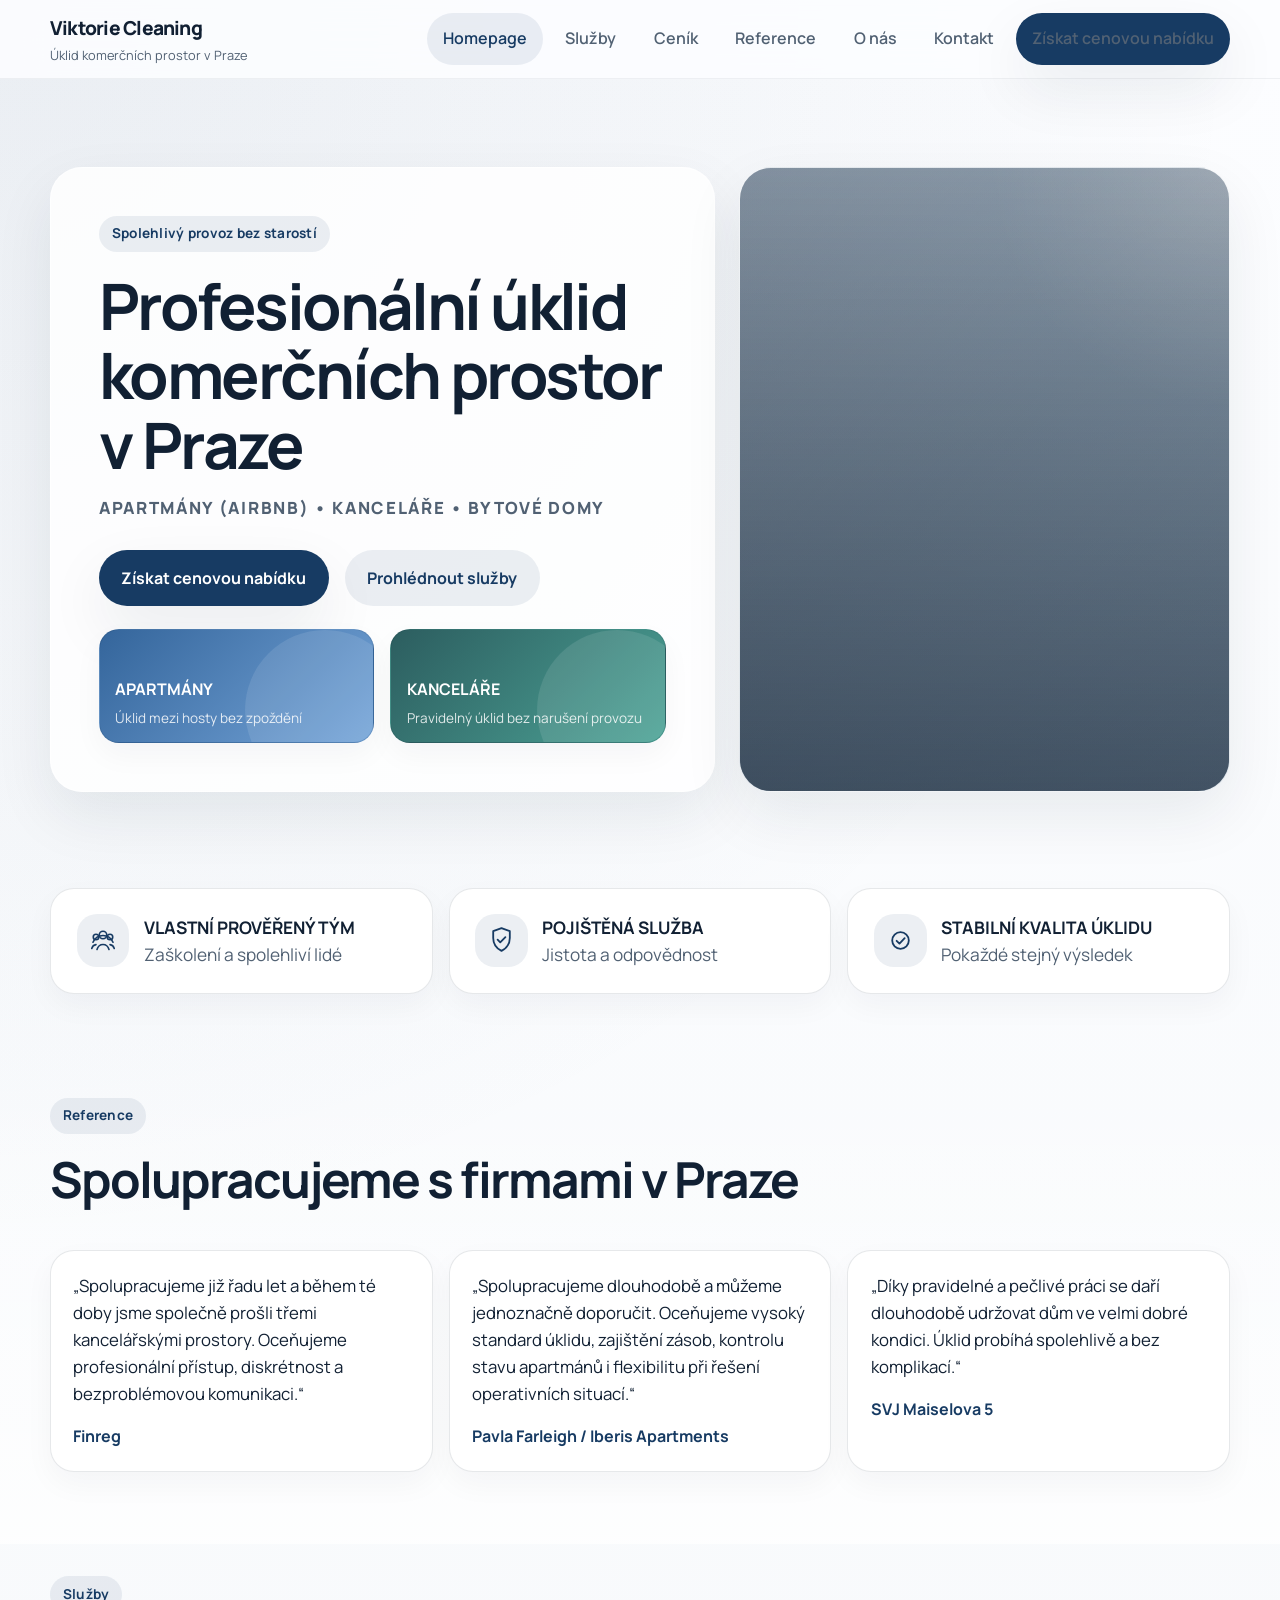
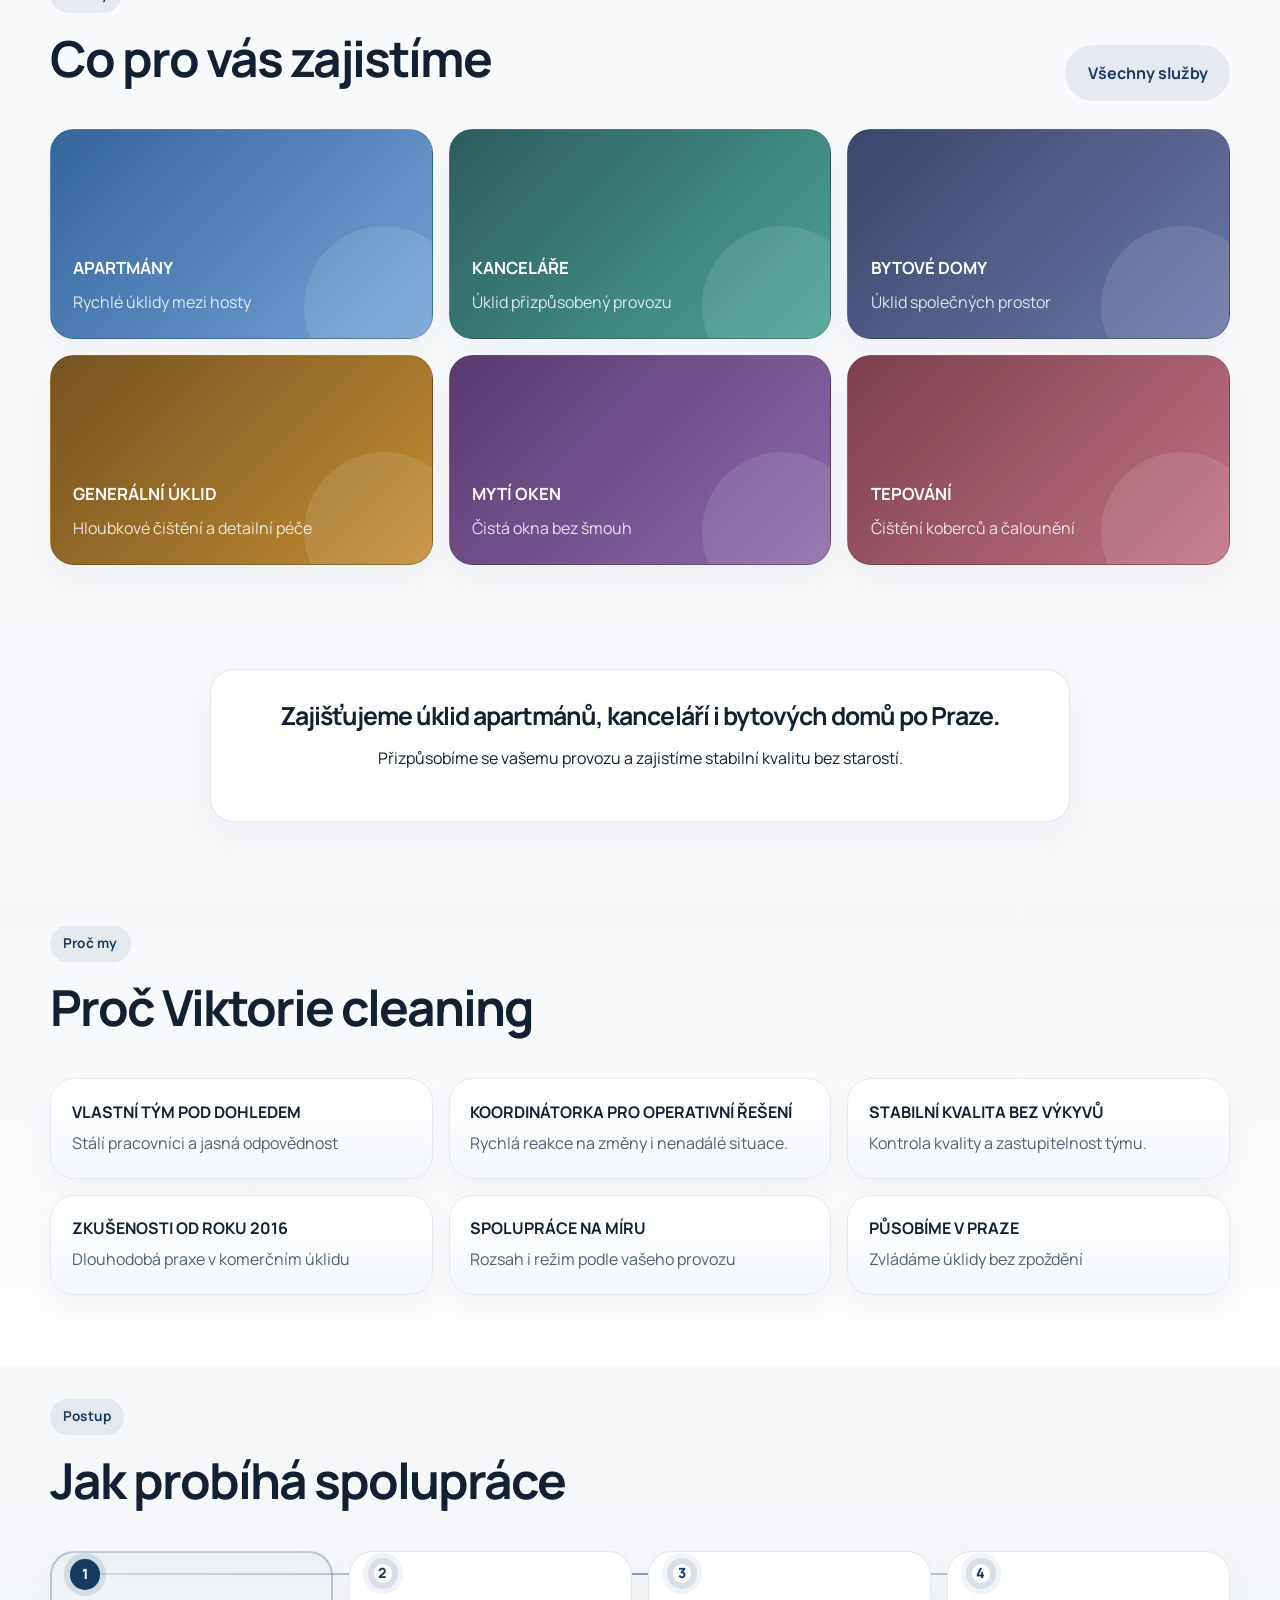
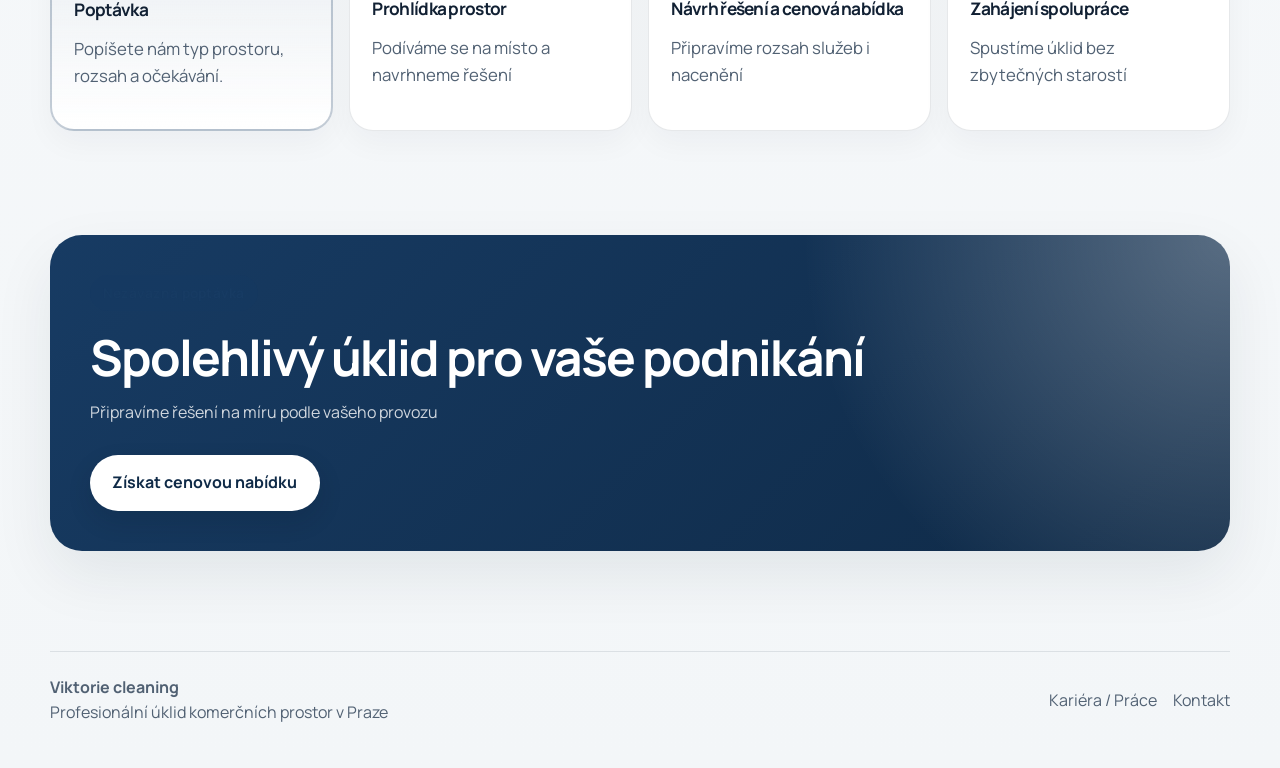
==== index.html @ e58bed42 "Update homepage SVJ reference" ====
<!DOCTYPE html>
<html lang="cs">
<head>
  <meta charset="UTF-8">
  <meta name="viewport" content="width=device-width, initial-scale=1.0">
  <title>Viktorie Cleaning | Profesionální úklid komerčních prostor v Praze</title>
  <meta name="description" content="Profesionální úklid apartmánů, kanceláří a bytových domů v Praze. Stabilní kvalita, vlastní tým a řešení na míru.">
  <link rel="stylesheet" href="styles.css">
</head>
<body>
  <header class="site-header">
    <div class="container nav-wrap">
      <a class="brand" href="index.html" aria-label="Viktorie Cleaning">
        <span class="brand-mark">Viktorie Cleaning</span>
        <span class="brand-sub">Úklid komerčních prostor v Praze</span>
      </a>
      <button class="nav-toggle" data-nav-toggle="#main-nav" aria-expanded="false" aria-label="Otevřít menu">Menu</button>
      <nav class="nav-links" id="main-nav">
        <a class="active" href="index.html">Homepage</a>
        <a href="sluzby.html">Služby</a>
        <a href="cenik.html">Ceník</a>
        <a href="reference.html">Reference</a>
        <a href="o-nas.html">O nás</a>
        <a href="kontakt.html">Kontakt</a>
        <a class="nav-cta" href="kontakt.html">Získat cenovou nabídku</a>
      </nav>
    </div>
  </header>

  <main>
    <section class="hero">
      <div class="container hero-grid">
        <div class="hero-copy">
          <span class="eyebrow">Spolehlivý provoz bez starostí</span>
          <h1>Profesionální úklid komerčních prostor v Praze</h1>
          <p class="hero-meta">APARTMÁNY (Airbnb) • KANCELÁŘE • BYTOVÉ DOMY</p>
          <div class="hero-actions">
            <a class="button button-primary" href="kontakt.html">Získat cenovou nabídku</a>
            <a class="button button-secondary" href="sluzby.html">Prohlédnout služby</a>
          </div>
          <div class="hero-cards">
            <a class="card card-link service-card service-tone-1" href="uklid-apartmanu.html">
              <strong>APARTMÁNY</strong>
              <span>Úklid mezi hosty bez zpoždění</span>
            </a>
            <a class="card card-link service-card service-tone-2" href="uklid-kancelari.html">
              <strong>KANCELÁŘE</strong>
              <span>Pravidelný úklid bez narušení provozu</span>
            </a>
          </div>
        </div>
        <div class="hero-visual hero-photo photo-home" aria-hidden="true"></div>
      </div>
    </section>

    <section class="section">
      <div class="container">
        <div class="highlights">
          <div class="highlight">
            <span class="highlight-marker icon-team"></span>
            <div>
              <strong>VLASTNÍ PROVĚŘENÝ TÝM</strong>
              <div class="subtle">Zaškolení a spolehliví lidé</div>
            </div>
          </div>
          <div class="highlight">
            <span class="highlight-marker icon-shield"></span>
            <div>
              <strong>POJIŠTĚNÁ SLUŽBA</strong>
              <div class="subtle">Jistota a odpovědnost</div>
            </div>
          </div>
          <div class="highlight">
            <span class="highlight-marker icon-quality"></span>
            <div>
              <strong>STABILNÍ KVALITA ÚKLIDU</strong>
              <div class="subtle">Pokaždé stejný výsledek</div>
            </div>
          </div>
        </div>
      </div>
    </section>

    <section class="section section-alt">
      <div class="container">
        <div class="section-head">
          <div>
            <span class="eyebrow">Reference</span>
            <h2>Spolupracujeme s firmami v Praze</h2>
          </div>
        </div>
        <div class="references-grid">
          <article class="quote-card">
            <p>„Spolupracujeme již řadu let a během té doby jsme společně prošli třemi kancelářskými prostory. Oceňujeme profesionální přístup, diskrétnost a bezproblémovou komunikaci.“</p>
            <strong>Finreg</strong>
          </article>
          <article class="quote-card">
            <p>„Spolupracujeme dlouhodobě a můžeme jednoznačně doporučit. Oceňujeme vysoký standard úklidu, zajištění zásob, kontrolu stavu apartmánů i flexibilitu při řešení operativních situací.“</p>
            <strong>Pavla Farleigh / Iberis Apartments</strong>
          </article>
          <article class="quote-card">
            <p>„Díky pravidelné a pečlivé práci se daří dlouhodobě udržovat dům ve velmi dobré kondici. Úklid probíhá spolehlivě a bez komplikací.“</p>
            <strong>SVJ Maiselova 5</strong>
          </article>
        </div>
      </div>
    </section>

    <section class="section">
      <div class="container">
        <div class="section-head">
          <div>
            <span class="eyebrow">Služby</span>
            <h2>Co pro vás zajistíme</h2>
          </div>
          <a class="button button-secondary" href="sluzby.html">Všechny služby</a>
        </div>
        <div class="service-grid">
          <a class="service-card service-tone-1" href="uklid-apartmanu.html">
            <div>
              <strong>APARTMÁNY</strong>
              <span>Rychlé úklidy mezi hosty</span>
            </div>
          </a>
          <a class="service-card service-tone-2" href="uklid-kancelari.html">
            <div>
              <strong>KANCELÁŘE</strong>
              <span>Úklid přizpůsobený provozu</span>
            </div>
          </a>
          <a class="service-card service-tone-3" href="bytove-domy.html">
            <div>
              <strong>BYTOVÉ DOMY</strong>
              <span>Úklid společných prostor</span>
            </div>
          </a>
          <a class="service-card service-tone-4" href="generalni-uklid.html">
            <div>
              <strong>GENERÁLNÍ ÚKLID</strong>
              <span>Hloubkové čištění a detailní péče</span>
            </div>
          </a>
          <a class="service-card service-tone-5" href="myti-oken.html">
            <div>
              <strong>MYTÍ OKEN</strong>
              <span>Čistá okna bez šmouh</span>
            </div>
          </a>
          <a class="service-card service-tone-6" href="tepovani.html">
            <div>
              <strong>TEPOVÁNÍ</strong>
              <span>Čištění koberců a čalounění</span>
            </div>
          </a>
        </div>
      </div>
    </section>

    <section class="section">
      <div class="container">
        <div class="card positioning">
          <h3>Zajišťujeme úklid apartmánů, kanceláří i bytových domů po Praze.</h3>
          <p>Přizpůsobíme se vašemu provozu a zajistíme stabilní kvalitu bez starostí.</p>
        </div>
      </div>
    </section>

    <section class="section section-alt">
      <div class="container">
        <div class="section-head">
          <div>
            <span class="eyebrow">Proč my</span>
            <h2>Proč Viktorie cleaning</h2>
          </div>
        </div>
        <div class="why-grid">
          <div class="why-list">
            <div class="why-item"><strong>VLASTNÍ TÝM POD DOHLEDEM</strong><span class="subtle">Stálí pracovníci a jasná odpovědnost</span></div>
            <div class="why-item"><strong>KOORDINÁTORKA PRO OPERATIVNÍ ŘEŠENÍ</strong><span class="subtle">Rychlá reakce na změny i nenadálé situace.</span></div>
            <div class="why-item"><strong>STABILNÍ KVALITA BEZ VÝKYVŮ</strong><span class="subtle">Kontrola kvality a zastupitelnost týmu.</span></div>
            <div class="why-item"><strong>ZKUŠENOSTI OD ROKU 2016</strong><span class="subtle">Dlouhodobá praxe v komerčním úklidu</span></div>
            <div class="why-item"><strong>SPOLUPRÁCE NA MÍRU</strong><span class="subtle">Rozsah i režim podle vašeho provozu</span></div>
            <div class="why-item"><strong>PŮSOBÍME V PRAZE</strong><span class="subtle">Zvládáme úklidy bez zpoždění</span></div>
          </div>
        </div>
      </div>
    </section>

    <section class="section">
      <div class="container">
        <div class="section-head">
          <div>
            <span class="eyebrow">Postup</span>
            <h2>Jak probíhá spolupráce</h2>
          </div>
        </div>
        <div class="steps timeline">
          <div class="step step-featured">
            <span class="step-dot">1</span>
            <h3>Poptávka</h3>
            <p class="muted">Popíšete nám typ prostoru, rozsah a očekávání.</p>
          </div>
          <div class="step">
            <span class="step-dot">2</span>
            <h3>Prohlídka prostor</h3>
            <p class="muted">Podíváme se na místo a navrhneme řešení</p>
          </div>
          <div class="step">
            <span class="step-dot">3</span>
            <h3>Návrh řešení a cenová nabídka</h3>
            <p class="muted">Připravíme rozsah služeb i nacenění</p>
          </div>
          <div class="step">
            <span class="step-dot">4</span>
            <h3>Zahájení spolupráce</h3>
            <p class="muted">Spustíme úklid bez zbytečných starostí</p>
          </div>
        </div>
      </div>
    </section>

    <section class="section">
      <div class="container">
        <div class="cta-panel">
          <span class="eyebrow">Nezávazná poptávka</span>
          <h2>Spolehlivý úklid pro vaše podnikání</h2>
          <p>Připravíme řešení na míru podle vašeho provozu</p>
          <div class="cta-row">
            <a class="button button-light" href="kontakt.html">Získat cenovou nabídku</a>
          </div>
        </div>
      </div>
    </section>
  </main>

  <footer class="footer">
    <div class="container footer-bar">
      <div>
        <strong>Viktorie cleaning</strong><br>
        <span>Profesionální úklid komerčních prostor v Praze</span>
      </div>
      <nav class="footer-nav">
        <a href="kariera.html">Kariéra / Práce</a>
        <a href="kontakt.html">Kontakt</a>
      </nav>
    </div>
  </footer>

  <script src="script.js"></script>
</body>
</html>
---- styles.css ----
@import url("https://fonts.googleapis.com/css2?family=Manrope:wght@400;500;600;700;800&display=swap");

:root {
  --bg: #f3f6f8;
  --surface: #ffffff;
  --surface-muted: #eef3f6;
  --text: #112033;
  --text-soft: #516173;
  --accent: #173b63;
  --accent-strong: #0f2a47;
  --line: rgba(17, 32, 51, 0.1);
  --success: #2d7d68;
  --shadow: 0 24px 60px rgba(17, 32, 51, 0.08);
  --radius-xl: 32px;
  --radius-lg: 24px;
  --radius-md: 18px;
  --container: 1180px;
}

* {
  box-sizing: border-box;
}

html {
  scroll-behavior: smooth;
}

body {
  margin: 0;
  font-family: "Manrope", "Avenir Next", "Segoe UI", sans-serif;
  color: var(--text);
  background:
    radial-gradient(circle at top left, rgba(23, 59, 99, 0.08), transparent 30%),
    linear-gradient(180deg, #fcfdff 0%, var(--bg) 100%);
  line-height: 1.6;
}

a {
  color: inherit;
  text-decoration: none;
}

img {
  max-width: 100%;
  display: block;
}

.container {
  width: min(calc(100% - 2rem), var(--container));
  margin: 0 auto;
}

.site-header {
  position: sticky;
  top: 0;
  z-index: 30;
  backdrop-filter: blur(18px);
  background: rgba(252, 253, 255, 0.88);
  border-bottom: 1px solid rgba(17, 32, 51, 0.06);
}

.nav-wrap {
  display: flex;
  align-items: center;
  justify-content: space-between;
  gap: 1.5rem;
  min-height: 78px;
}

.brand {
  display: inline-flex;
  flex-direction: column;
  gap: 0.1rem;
}

.brand-mark {
  font-size: 1.2rem;
  font-weight: 800;
  letter-spacing: -0.04em;
}

.brand-sub {
  font-size: 0.8rem;
  color: var(--text-soft);
}

.nav-toggle {
  display: none;
  border: 0;
  background: var(--surface);
  color: var(--text);
  border-radius: 999px;
  padding: 0.75rem 0.95rem;
  box-shadow: inset 0 0 0 1px var(--line);
}

.nav-links {
  display: flex;
  align-items: center;
  gap: 0.35rem;
  flex-wrap: wrap;
}

.nav-links a {
  padding: 0.8rem 1rem;
  border-radius: 999px;
  color: var(--text-soft);
  font-weight: 600;
  transition: 0.2s ease;
}

.nav-links a:hover,
.nav-links a.active {
  background: rgba(23, 59, 99, 0.08);
  color: var(--accent);
}

.nav-cta {
  display: inline-flex;
  align-items: center;
  gap: 0.6rem;
  padding: 0.95rem 1.35rem;
  border-radius: 999px;
  background: var(--accent);
  color: #fff;
  font-weight: 700;
  box-shadow: var(--shadow);
}

.page-hero,
.hero {
  padding: 5.5rem 0 4rem;
}

.hero-grid,
.page-hero-grid {
  display: grid;
  grid-template-columns: 1.15fr 0.85fr;
  gap: 1.5rem;
  align-items: stretch;
}

.hero-copy,
.page-hero-copy,
.hero-visual,
.page-hero-visual {
  background: rgba(255, 255, 255, 0.82);
  border: 1px solid rgba(255, 255, 255, 0.7);
  box-shadow: var(--shadow);
  border-radius: var(--radius-xl);
  overflow: hidden;
}

.hero-copy,
.page-hero-copy {
  padding: 3rem;
}

.eyebrow {
  display: inline-flex;
  padding: 0.45rem 0.8rem;
  border-radius: 999px;
  background: rgba(23, 59, 99, 0.08);
  color: var(--accent);
  font-size: 0.85rem;
  font-weight: 700;
  letter-spacing: 0.02em;
  margin-bottom: 1.2rem;
}

body.page-apartments .eyebrow {
  background: linear-gradient(135deg, #4a7cb6 0%, #24548a 100%);
  color: #ffffff;
  box-shadow: 0 10px 22px rgba(74, 124, 182, 0.2);
}

body.page-office .eyebrow {
  background: linear-gradient(135deg, #4b8b8d 0%, #2c5d5f 100%);
  color: #ffffff;
  box-shadow: 0 10px 22px rgba(75, 139, 141, 0.2);
}

body.page-houses .eyebrow {
  background: linear-gradient(135deg, #3d466a 0%, #6778a8 100%);
  color: #ffffff;
  box-shadow: 0 10px 22px rgba(61, 70, 106, 0.2);
}

body.page-deep .eyebrow {
  background: linear-gradient(135deg, #755320 0%, #c38c33 100%);
  color: #ffffff;
  box-shadow: 0 10px 22px rgba(195, 140, 51, 0.22);
}

body.page-windows .eyebrow {
  background: linear-gradient(135deg, #5a3a71 0%, #8f69aa 100%);
  color: #ffffff;
  box-shadow: 0 10px 22px rgba(143, 105, 170, 0.22);
}

body.page-upholstery .eyebrow {
  background: linear-gradient(135deg, #7c3f4d 0%, #c17285 100%);
  color: #ffffff;
  box-shadow: 0 10px 22px rgba(193, 114, 133, 0.22);
}

body.page-upholstery .banner-meta {
  color: #98586b;
}

body.page-windows .banner-meta {
  color: #6e4b89;
}

.eyebrow-light {
  background: rgba(255, 255, 255, 0.14);
  color: #fff;
}

h1,
h2,
h3 {
  margin: 0 0 1rem;
  line-height: 1.08;
  letter-spacing: -0.04em;
}

h1 {
  font-size: clamp(2.5rem, 5vw, 4.7rem);
}

h2 {
  font-size: clamp(2rem, 4vw, 3.1rem);
}

h3 {
  font-size: clamp(1.2rem, 3vw, 1.55rem);
}

.hero p,
.page-hero p,
.section-intro,
.muted {
  color: var(--text-soft);
  font-size: 1.05rem;
}

.hero-meta,
.banner-meta {
  margin: 0.8rem 0 0;
  letter-spacing: 0.1em;
  text-transform: uppercase;
  font-size: 1rem;
  font-weight: 800;
}

.hero-meta {
  color: var(--accent-strong);
}

.banner-meta {
  color: var(--accent-strong);
}

body.page-apartments .banner-meta {
  color: #24548a;
  text-shadow: 0 0 0 rgba(0, 0, 0, 0);
}

body.page-office .banner-meta {
  color: #194a4c;
  text-shadow: 0 0 0 rgba(0, 0, 0, 0);
}


.hero-actions,
.cta-row {
  display: flex;
  align-items: center;
  gap: 1rem;
  flex-wrap: wrap;
  margin-top: 1.8rem;
}

.button {
  display: inline-flex;
  align-items: center;
  justify-content: center;
  min-height: 56px;
  padding: 0.95rem 1.4rem;
  border-radius: 999px;
  font-weight: 700;
  transition: transform 0.2s ease, box-shadow 0.2s ease;
}

.button:hover {
  transform: translateY(-1px);
}

.button-primary {
  color: #fff;
  background: var(--accent);
  box-shadow: var(--shadow);
}

.button-light {
  color: var(--accent-strong);
  background: #ffffff;
  box-shadow: 0 10px 24px rgba(7, 20, 35, 0.14);
}

.button-light:hover {
  background: #f3f6fa;
  box-shadow: 0 14px 28px rgba(7, 20, 35, 0.16);
}

.button-secondary {
  color: var(--accent);
  background: rgba(23, 59, 99, 0.08);
}

.hero-cards,
.service-grid,
.grid-3,
.grid-2,
.pricing-grid,
.references-grid,
.steps,
.benefits-grid,
.metrics {
  display: grid;
  gap: 1rem;
}

.hero-cards {
  grid-template-columns: repeat(2, minmax(0, 1fr));
  margin-top: 1.4rem;
}

.card,
.service-card,
.highlight,
.step,
.quote-card,
.benefit-card,
.pricing-card,
.info-card,
.feature-panel {
  background: var(--surface);
  border-radius: var(--radius-lg);
  border: 1px solid var(--line);
  padding: 1.4rem;
  box-shadow: 0 12px 30px rgba(17, 32, 51, 0.04);
}

.card-link,
.service-card {
  transition: 0.2s ease;
}

.card-link:hover,
.service-card:hover {
  transform: translateY(-3px);
  border-color: rgba(23, 59, 99, 0.18);
}

.benefit-card-accent {
  position: relative;
  transition: transform 0.2s ease, box-shadow 0.2s ease, border-color 0.2s ease;
}

.benefit-card-accent:hover {
  transform: translateY(-2px);
  border-color: rgba(23, 59, 99, 0.16);
  box-shadow: 0 16px 34px rgba(17, 32, 51, 0.08);
}

.benefit-card-accent strong {
  display: block;
  margin-bottom: 0.45rem;
}

.benefit-layout-featured {
  display: grid;
  grid-template-columns: repeat(3, minmax(0, 1fr));
  gap: 1rem;
}

.benefit-layout-featured .benefit-card-featured {
  grid-column: 1 / -1;
  padding: 1.55rem;
}

.benefit-layout-featured .benefit-card-featured strong {
  font-size: 1.16rem;
}

.card-link strong,
.service-card strong,
.mini-title {
  display: block;
  font-size: 1.05rem;
  margin-bottom: 0.45rem;
}

.hero-cards .card-link strong {
  font-size: 1rem;
  margin-bottom: 0.35rem;
}

.hero-cards .card-link span {
  font-size: 0.85rem;
  line-height: 1.4;
}

.hero-cards .card-link {
  min-height: 114px;
  padding: 0.88rem 0.95rem;
  border-radius: 20px;
  justify-content: flex-end;
}

.card-link span,
.service-card span,
.subtle {
  color: var(--text-soft);
}

.hero-visual,
.page-hero-visual {
  position: relative;
  min-height: 520px;
  padding: 2rem;
  display: flex;
  align-items: end;
  background:
    linear-gradient(180deg, rgba(17, 32, 51, 0.08), rgba(17, 32, 51, 0.2)),
    radial-gradient(circle at top right, rgba(255, 255, 255, 0.65), transparent 30%),
    linear-gradient(140deg, #e8eef4 0%, #c9d8e4 48%, #b6cadb 100%);
}

.hero-photo,
.page-photo {
  min-height: 520px;
  position: relative;
  isolation: isolate;
}

.hero-photo::before,
.page-photo::before {
  content: "";
  position: absolute;
  inset: 0;
  background-size: cover;
  background-position: center;
  transform: scale(1.03);
}

.hero-photo::after,
.page-photo::after {
  content: "";
  position: absolute;
  inset: 0;
  background:
    linear-gradient(180deg, rgba(9, 23, 39, 0.1), rgba(9, 23, 39, 0.54)),
    linear-gradient(120deg, rgba(15, 42, 71, 0.36), rgba(15, 42, 71, 0.12));
}

.hero-photo > *,
.page-photo > * {
  position: relative;
  z-index: 1;
}

.photo-home::before {
  background-image: url("https://images.unsplash.com/photo-1517502884422-41eaead166d4?auto=format&fit=crop&w=1400&q=80");
}

.photo-apartments::before {
  background-image: url("https://images.unsplash.com/photo-1505693416388-ac5ce068fe85?auto=format&fit=crop&w=1400&q=80");
}

.photo-office::before {
  background-image: url("https://images.unsplash.com/photo-1497215842964-222b430dc094?auto=format&fit=crop&w=1400&q=80");
}

.photo-houses::before {
  background-image: url("bytove-domy-hero.png");
}

.photo-deep::before {
  background-image: url("https://images.unsplash.com/photo-1494526585095-c41746248156?auto=format&fit=crop&w=1400&q=80");
}

.photo-windows::before {
  background-image: url("https://images.unsplash.com/photo-1497366811353-6870744d04b2?auto=format&fit=crop&w=1400&q=80");
}

.photo-upholstery::before {
  background-image: url("https://images.unsplash.com/photo-1555041469-a586c61ea9bc?auto=format&fit=crop&w=1400&q=80");
  background-position: center;
}

.photo-generic::before {
  background-image: url("https://images.unsplash.com/photo-1484154218962-a197022b5858?auto=format&fit=crop&w=1400&q=80");
}

.photo-services::before {
  background-image: url("https://images.unsplash.com/photo-1497366754035-f200968a6e72?auto=format&fit=crop&w=1400&q=80");
}

.photo-pricing::before {
  background-image: url("https://images.unsplash.com/photo-1524758631624-e2822e304c36?auto=format&fit=crop&w=1400&q=80");
}

.interior-scene {
  position: absolute;
  inset: auto 1.75rem 1.75rem;
  height: 72%;
  border-radius: 26px;
  background:
    linear-gradient(180deg, rgba(255, 255, 255, 0.86), rgba(255, 255, 255, 0.5)),
    linear-gradient(90deg, transparent 0 28%, rgba(23, 59, 99, 0.08) 28% 30%, transparent 30% 72%, rgba(23, 59, 99, 0.08) 72% 74%, transparent 74%),
    linear-gradient(0deg, rgba(23, 59, 99, 0.09) 0 22%, transparent 22%),
    linear-gradient(160deg, #fafcfe 0%, #eef3f7 100%);
  overflow: hidden;
}

.interior-scene::before,
.interior-scene::after {
  content: "";
  position: absolute;
  border-radius: 20px;
  background: rgba(255, 255, 255, 0.82);
  box-shadow: 0 20px 40px rgba(17, 32, 51, 0.08);
}

.interior-scene::before {
  width: 48%;
  height: 28%;
  bottom: 10%;
  left: 10%;
}

.interior-scene::after {
  width: 24%;
  height: 40%;
  bottom: 10%;
  right: 12%;
}

.visual-badge {
  position: relative;
  margin-left: auto;
  z-index: 1;
  max-width: 230px;
  padding: 1rem 1.1rem;
  border-radius: 22px;
  background: rgba(255, 255, 255, 0.9);
  border: 1px solid rgba(255, 255, 255, 0.65);
  backdrop-filter: blur(12px);
}

.visual-badge strong {
  display: block;
  margin-bottom: 0.3rem;
}

.visual-badge-dark {
  color: #fff;
  background: rgba(10, 26, 44, 0.58);
  border: 1px solid rgba(255, 255, 255, 0.16);
}

.section {
  padding: 2rem 0 4.5rem;
}

.section-alt {
  background: linear-gradient(180deg, rgba(255, 255, 255, 0), rgba(255, 255, 255, 0.76));
}

.section-head {
  display: flex;
  justify-content: space-between;
  align-items: end;
  gap: 1rem;
  margin-bottom: 1.7rem;
}

.grid-3,
.service-grid,
.references-grid,
.benefits-grid {
  grid-template-columns: repeat(3, minmax(0, 1fr));
}

.grid-2,
.metrics,
.pricing-grid {
  grid-template-columns: repeat(2, minmax(0, 1fr));
}

.service-grid {
  grid-template-columns: repeat(3, minmax(0, 1fr));
}

.service-grid.service-grid-large .service-card {
  min-height: 240px;
  padding: 1.35rem 1.35rem 1.2rem;
}

.service-grid.service-grid-large .service-card strong {
  font-size: 1.14rem;
  margin-bottom: 0.45rem;
}

.service-grid.service-grid-large .service-card span {
  font-size: 0.98rem;
  line-height: 1.45;
}

.service-card {
  min-height: 210px;
  display: flex;
  flex-direction: column;
  justify-content: flex-end;
  color: #fff;
  position: relative;
  overflow: hidden;
}

.service-card .label {
  display: inline-flex;
  align-self: start;
  padding: 0.45rem 0.75rem;
  border-radius: 999px;
  background: rgba(255, 255, 255, 0.16);
  color: rgba(255, 255, 255, 0.92);
  font-size: 0.8rem;
  font-weight: 700;
  margin-bottom: 1rem;
  position: relative;
  z-index: 1;
}

.service-card::after {
  content: "";
  position: absolute;
  right: -2rem;
  bottom: -3rem;
  width: 10rem;
  height: 10rem;
  border-radius: 50%;
  background: rgba(255, 255, 255, 0.1);
}

.service-card strong,
.service-card div,
.service-card span {
  position: relative;
  z-index: 1;
}

.service-card span {
  color: rgba(255, 255, 255, 0.84);
}

.service-card.service-tone-1 {
  background: linear-gradient(135deg, #34659b, #74a4d8);
}

.service-card.service-tone-2 {
  background: linear-gradient(135deg, #2c5d5f, #4ca396);
}

.service-card.service-tone-3 {
  background: linear-gradient(135deg, #3d466a, #6778a8);
}

.service-card.service-tone-4 {
  background: linear-gradient(135deg, #755320, #c38c33);
}

.service-card.service-tone-5 {
  background: linear-gradient(135deg, #5a3a71, #8f69aa);
}

.service-card.service-tone-6 {
  background: linear-gradient(135deg, #7c3f4d, #c17285);
}

.pricing-card.service-tone-1,
.pricing-card.service-tone-2,
.pricing-card.service-tone-3,
.pricing-card.service-tone-4,
.pricing-card.service-tone-5,
.pricing-card.service-tone-6 {
  border: none;
  color: #ffffff;
}

.pricing-card.service-tone-1 {
  background: linear-gradient(135deg, #34659b, #74a4d8);
}

.pricing-card.service-tone-2 {
  background: linear-gradient(135deg, #2c5d5f, #4ca396);
}

.pricing-card.service-tone-3 {
  background: linear-gradient(135deg, #3d466a, #6778a8);
}

.pricing-card.service-tone-4 {
  background: linear-gradient(135deg, #755320, #c38c33);
}

.pricing-card.service-tone-5 {
  background: linear-gradient(135deg, #5a3a71, #8f69aa);
}

.pricing-card.service-tone-6 {
  background: linear-gradient(135deg, #7c3f4d, #c17285);
}

.pricing-card.service-tone-1 strong,
.pricing-card.service-tone-2 strong,
.pricing-card.service-tone-3 strong,
.pricing-card.service-tone-4 strong,
.pricing-card.service-tone-5 strong,
.pricing-card.service-tone-6 strong {
  color: #ffffff;
}

.pricing-card-structured > strong:first-child {
  display: block;
  margin-bottom: 1.1rem;
  line-height: 1.12;
}

.pricing-card-structured .muted {
  line-height: 1.42;
}

.pricing-card-structured p + p {
  margin-top: 0.22rem;
}

.pricing-card-structured .small-note {
  margin-top: 0.95rem;
  font-size: 0.98rem;
}

.pricing-card.service-tone-1 .muted,
.pricing-card.service-tone-2 .muted,
.pricing-card.service-tone-3 .muted,
.pricing-card.service-tone-4 .muted,
.pricing-card.service-tone-5 .muted,
.pricing-card.service-tone-6 .muted,
.pricing-card.service-tone-1 .small-note,
.pricing-card.service-tone-2 .small-note,
.pricing-card.service-tone-3 .small-note,
.pricing-card.service-tone-4 .small-note,
.pricing-card.service-tone-5 .small-note,
.pricing-card.service-tone-6 .small-note {
  color: rgba(255, 255, 255, 0.9);
}

.check-list,
.icon-list {
  display: grid;
  gap: 0.8rem;
  padding: 0;
  margin: 0;
  list-style: none;
}

.check-list li,
.icon-list li {
  position: relative;
  padding-left: 1.9rem;
}

.check-list li strong {
  display: block;
  margin-bottom: 0.28rem;
  color: var(--text);
  line-height: 1.35;
}

.check-list li span {
  display: block;
  color: var(--text-soft);
  line-height: 1.45;
}

.check-list li::before,
.icon-list li::before {
  content: "";
  position: absolute;
  left: 0;
  top: 0.42rem;
  width: 0.95rem;
  height: 0.95rem;
  border-radius: 50%;
  border: 2px solid var(--accent);
}

.check-list li::after,
.icon-list li::after {
  content: "";
  position: absolute;
  left: 0.33rem;
  top: 0.66rem;
  width: 0.33rem;
  height: 0.16rem;
  border-left: 2px solid var(--accent);
  border-bottom: 2px solid var(--accent);
  transform: rotate(-45deg);
}

.highlights {
  display: grid;
  grid-template-columns: repeat(3, minmax(0, 1fr));
  gap: 1rem;
}

.highlight {
  display: flex;
  align-items: center;
  gap: 0.9rem;
  padding: 1.6rem;
}

.highlight > div {
  display: flex;
  flex-direction: column;
  justify-content: center;
}

.highlight-marker {
  width: 3.3rem;
  height: 3.3rem;
  border-radius: 20px;
  display: inline-flex;
  align-items: center;
  justify-content: center;
  color: var(--accent);
  background: rgba(23, 59, 99, 0.08);
  font-weight: 800;
  flex: 0 0 auto;
  position: relative;
}

.highlight-marker::before {
  content: "";
  display: block;
  width: 1.08rem;
  height: 1.08rem;
}

.icon-team::before {
  width: 2.05rem;
  height: 2.05rem;
  background: url("icon-team.svg") center / contain no-repeat;
}

.icon-shield::before {
  width: 2.05rem;
  height: 2.05rem;
  background: url("icon-shield.svg") center / contain no-repeat;
}

.icon-quality::before {
  width: 2.05rem;
  height: 2.05rem;
  background: url("icon-quality.svg") center / contain no-repeat;
}

.highlight strong {
  font-size: 1.08rem;
}

.highlight .subtle {
  font-size: 1.08rem;
  line-height: 1.45;
}

.why-grid {
  display: grid;
  grid-template-columns: 1fr;
  gap: 1rem;
}

.why-intro {
  padding: 1.5rem 1.7rem;
  border-radius: var(--radius-xl);
  background: linear-gradient(135deg, var(--accent) 0%, var(--accent-strong) 100%);
  color: #fff;
  box-shadow: var(--shadow);
  max-width: 760px;
}

.why-intro p {
  margin: 0;
  color: rgba(255, 255, 255, 0.8);
}

.why-list {
  display: grid;
  grid-template-columns: repeat(3, minmax(0, 1fr));
  gap: 1rem;
}

.why-item {
  padding: 1.3rem;
  border-radius: var(--radius-lg);
  background: linear-gradient(180deg, #ffffff, #f4f8fb);
  border: 1px solid #e5eaf0;
  box-shadow: 0 12px 30px rgba(17, 32, 51, 0.04);
}

.why-item strong {
  display: block;
  margin-bottom: 0.35rem;
}



.quotes-wrap {
  overflow: hidden;
}

.quote-card p {
  margin: 0;
  font-size: 1.05rem;
}

.quote-card strong {
  display: inline-block;
  margin-top: 1rem;
  color: var(--accent);
}

.logo-strip {
  display: grid;
  grid-template-columns: repeat(3, minmax(0, 1fr));
  gap: 1rem;
}

.logo-pill {
  display: flex;
  align-items: center;
  justify-content: center;
  min-height: 86px;
  padding: 1rem 1.2rem;
  border-radius: var(--radius-lg);
  border: 1px solid var(--line);
  background: #ffffff;
  color: var(--text);
  font-size: 1.05rem;
  font-weight: 700;
  letter-spacing: 0.01em;
  box-shadow: 0 12px 30px rgba(17, 32, 51, 0.04);
}

.logo-pill-strong {
  color: var(--accent);
}

.logo-pill-image {
  background: #ffffff;
  padding: 0.75rem 1rem;
}

.logo-pill-image img {
  display: block;
  max-width: 190px;
  width: 100%;
  height: auto;
}

.logo-pill-image-wide img {
  max-width: 260px;
}

.stacked-references {
  display: grid;
  gap: 1rem;
}

.quote-card-large {
  padding: 1.65rem;
}

.quote-meta-top {
  display: flex;
  justify-content: space-between;
  align-items: flex-start;
  gap: 1rem;
  flex-wrap: wrap;
  margin-bottom: 1rem;
}

.quote-card .quote-meta-top strong {
  margin-top: 0;
  font-size: 1.08rem;
  color: var(--text);
}

.quote-meta-top span,
.quote-meta-bottom {
  color: var(--text-soft);
  font-weight: 600;
}

.quote-meta-bottom {
  margin-top: 1rem;
}

.positioning {
  text-align: center;
  padding: 2.1rem;
  max-width: 860px;
  margin: 0 auto;
}

.steps {
  grid-template-columns: repeat(4, minmax(0, 1fr));
}

.steps.steps-5 {
  grid-template-columns: repeat(5, minmax(0, 1fr));
}

.steps.steps-3 {
  grid-template-columns: repeat(3, minmax(0, 1fr));
}

.timeline {
  position: relative;
}

.timeline::before {
  content: "";
  position: absolute;
  top: 1.35rem;
  left: 2rem;
  right: 2rem;
  height: 2px;
  background: linear-gradient(90deg, rgba(23, 59, 99, 0.15), rgba(23, 59, 99, 0.45), rgba(23, 59, 99, 0.15));
}

.steps-3.timeline::before {
  left: 2.4rem;
  right: 2.4rem;
}

.steps-5.timeline::before {
  left: 1.8rem;
  right: 1.8rem;
}

.step {
  position: relative;
  padding-top: 3rem;
}

.step-dot {
  position: absolute;
  top: 0.4rem;
  left: 1.1rem;
  width: 1.9rem;
  height: 1.9rem;
  border-radius: 50%;
  background: var(--surface);
  border: 6px solid rgba(23, 59, 99, 0.16);
  box-shadow: 0 0 0 5px rgba(23, 59, 99, 0.06);
  display: inline-flex;
  align-items: center;
  justify-content: center;
  color: var(--accent);
  font-size: 0.88rem;
  font-weight: 800;
  line-height: 1;
}

.step h3 {
  font-size: 1.08rem;
}

.step-featured {
  border-color: rgba(23, 59, 99, 0.26);
  border-width: 2px;
  background: linear-gradient(180deg, rgba(23, 59, 99, 0.04), #ffffff);
}

.step-featured .step-dot {
  color: #ffffff;
  background: var(--accent);
  border-color: rgba(23, 59, 99, 0.34);
  box-shadow: 0 0 0 6px rgba(23, 59, 99, 0.12);
}

.cta-panel {
  padding: 2.5rem;
  background:
    radial-gradient(circle at top right, rgba(255, 255, 255, 0.3), transparent 35%),
    linear-gradient(135deg, var(--accent) 0%, var(--accent-strong) 100%);
  color: #fff;
  border-radius: var(--radius-xl);
  box-shadow: var(--shadow);
}

body.page-apartments .cta-panel {
  background:
    radial-gradient(circle at top right, rgba(255, 255, 255, 0.34), transparent 35%),
    linear-gradient(135deg, #4a7cb6 0%, #24548a 100%);
}

body.page-apartments .button-primary {
  background: linear-gradient(135deg, #4a7cb6 0%, #24548a 100%);
}

body.page-houses .cta-panel {
  background:
    radial-gradient(circle at top right, rgba(255, 255, 255, 0.34), transparent 35%),
    linear-gradient(135deg, #3d466a 0%, #6778a8 100%);
}

body.page-houses .button-primary {
  background: linear-gradient(135deg, #3d466a 0%, #6778a8 100%);
}

body.page-deep .cta-panel {
  background:
    radial-gradient(circle at top right, rgba(255, 255, 255, 0.34), transparent 35%),
    linear-gradient(135deg, #755320 0%, #c38c33 100%);
}

body.page-deep .button-primary {
  background: linear-gradient(135deg, #755320 0%, #c38c33 100%);
}

body.page-windows .cta-panel {
  background:
    radial-gradient(circle at top right, rgba(255, 255, 255, 0.34), transparent 35%),
    linear-gradient(135deg, #5a3a71 0%, #8f69aa 100%);
}

body.page-windows .button-primary {
  background: linear-gradient(135deg, #5a3a71 0%, #8f69aa 100%);
}

body.page-upholstery .cta-panel {
  background:
    radial-gradient(circle at top right, rgba(255, 255, 255, 0.34), transparent 35%),
    linear-gradient(135deg, #7c3f4d 0%, #c17285 100%);
}

body.page-upholstery .button-primary {
  background: linear-gradient(135deg, #7c3f4d 0%, #c17285 100%);
}

body.page-office .cta-panel {
  background:
    radial-gradient(circle at top right, rgba(255, 255, 255, 0.34), transparent 35%),
    linear-gradient(135deg, #4b8b8d 0%, #2c5d5f 100%);
}

body.page-office .button-primary {
  background: linear-gradient(135deg, #4b8b8d 0%, #2c5d5f 100%);
}

body.page-office .step-featured .step-dot {
  background: #3f7d80;
  border-color: rgba(75, 139, 141, 0.34);
  box-shadow: 0 0 0 6px rgba(75, 139, 141, 0.12);
}

body.page-apartments .step-featured .step-dot {
  background: #4a7cb6;
  border-color: rgba(74, 124, 182, 0.34);
  box-shadow: 0 0 0 6px rgba(74, 124, 182, 0.12);
}

body.page-houses .step-featured .step-dot {
  background: #4c5d8d;
  border-color: rgba(103, 120, 168, 0.34);
  box-shadow: 0 0 0 6px rgba(103, 120, 168, 0.12);
}

body.page-deep .step-featured .step-dot {
  background: #a77428;
  border-color: rgba(195, 140, 51, 0.34);
  box-shadow: 0 0 0 6px rgba(195, 140, 51, 0.14);
}

body.page-windows .step-featured .step-dot {
  background: #7a5a95;
  border-color: rgba(143, 105, 170, 0.34);
  box-shadow: 0 0 0 6px rgba(143, 105, 170, 0.14);
}

body.page-upholstery .step-featured .step-dot {
  background: #a85d71;
  border-color: rgba(193, 114, 133, 0.34);
  box-shadow: 0 0 0 6px rgba(193, 114, 133, 0.14);
}

.cta-panel p,
.cta-panel .muted {
  color: rgba(255, 255, 255, 0.8);
}

.footer {
  padding: 1.8rem 0 2.6rem;
}

.footer-bar {
  display: flex;
  justify-content: space-between;
  align-items: center;
  gap: 1rem;
  flex-wrap: wrap;
  padding-top: 1.4rem;
  border-top: 1px solid var(--line);
  color: var(--text-soft);
}

.footer-nav {
  display: flex;
  align-items: center;
  gap: 1rem;
  flex-wrap: wrap;
}

.two-col {
  display: grid;
  grid-template-columns: 1fr 1fr;
  gap: 1rem;
}

.page-hero-copy h1 {
  font-size: clamp(2.3rem, 4.8vw, 4rem);
}

.contact-layout,
.about-layout {
  display: grid;
  grid-template-columns: 1fr 0.95fr;
  gap: 1rem;
}

.contact-form {
  display: grid;
  gap: 0.9rem;
}

.field {
  display: grid;
  gap: 0.45rem;
}

.field label {
  font-weight: 700;
}

.field input,
.field textarea,
.field select {
  width: 100%;
  border: 1px solid var(--line);
  background: var(--surface);
  color: var(--text);
  border-radius: 18px;
  padding: 1rem 1.1rem;
  font: inherit;
}

.field textarea {
  min-height: 150px;
  resize: vertical;
}

.small-note {
  font-size: 0.92rem;
  color: var(--text-soft);
}

.feature-panel .small-note {
  font-size: 1.05rem;
  line-height: 1.6;
}

.badge-row {
  display: flex;
  flex-wrap: wrap;
  gap: 0.6rem;
}

.badge {
  display: inline-flex;
  padding: 0.5rem 0.85rem;
  border-radius: 999px;
  background: var(--surface-muted);
  color: var(--accent);
  font-weight: 700;
  font-size: 0.9rem;
}

.table-like {
  display: grid;
  gap: 0.8rem;
}

.table-row {
  display: flex;
  justify-content: space-between;
  align-items: center;
  gap: 1rem;
  padding: 1rem 1.1rem;
  border: 1px solid var(--line);
  border-radius: 18px;
  background: var(--surface);
}

.table-row strong {
  font-size: 1rem;
}

.table-row span {
  color: var(--text-soft);
}

.notice {
  padding: 1rem 1.1rem;
  border-radius: 18px;
  background: rgba(45, 125, 104, 0.08);
  color: #295f53;
  border: 1px solid rgba(45, 125, 104, 0.18);
}

@media (max-width: 980px) {
  .hero-grid,
  .page-hero-grid,
  .contact-layout,
  .about-layout,
  .why-grid,
  .grid-2,
  .pricing-grid,
  .service-grid,
  .grid-3,
  .benefits-grid,
  .steps,
  .highlights,
  .hero-cards,
  .metrics,
  .two-col {
    grid-template-columns: 1fr;
  }

  .why-list {
    grid-template-columns: 1fr;
  }

  .timeline::before {
    top: 1.2rem;
    bottom: 1.2rem;
    left: 1.55rem;
    right: auto;
    width: 2px;
    height: auto;
  }

  .nav-toggle {
    display: inline-flex;
  }

  .nav-links {
    position: absolute;
    top: calc(100% + 0.6rem);
    left: 1rem;
    right: 1rem;
    display: none;
    flex-direction: column;
    align-items: stretch;
    padding: 1rem;
    border-radius: 24px;
    background: rgba(255, 255, 255, 0.97);
    box-shadow: var(--shadow);
    border: 1px solid rgba(17, 32, 51, 0.08);
  }

  .nav-links.open {
    display: flex;
  }

  .nav-links a,
  .nav-cta {
    width: 100%;
    justify-content: center;
  }

  .hero-copy,
  .page-hero-copy,
  .cta-panel {
    padding: 2rem;
  }

  .step {
    padding-top: 1.2rem;
    padding-left: 3.1rem;
  }

  .step-dot {
    left: 0.7rem;
    top: 1.25rem;
  }

  .hero,
  .page-hero {
    padding-top: 4.5rem;
  }
}

@media (max-width: 640px) {
  body {
    font-size: 15px;
  }

  .container {
    width: min(calc(100% - 1.2rem), var(--container));
  }

  .hero-copy,
  .page-hero-copy,
  .cta-panel,
  .card,
  .service-card,
  .highlight,
  .step,
  .quote-card,
  .benefit-card,
  .pricing-card,
  .info-card,
  .feature-panel {
    padding: 1.2rem;
  }

  .hero-visual,
  .page-hero-visual,
  .hero-photo,
  .page-photo {
    min-height: 380px;
  }

  .footer-bar,
  .section-head {
    align-items: start;
  }
}
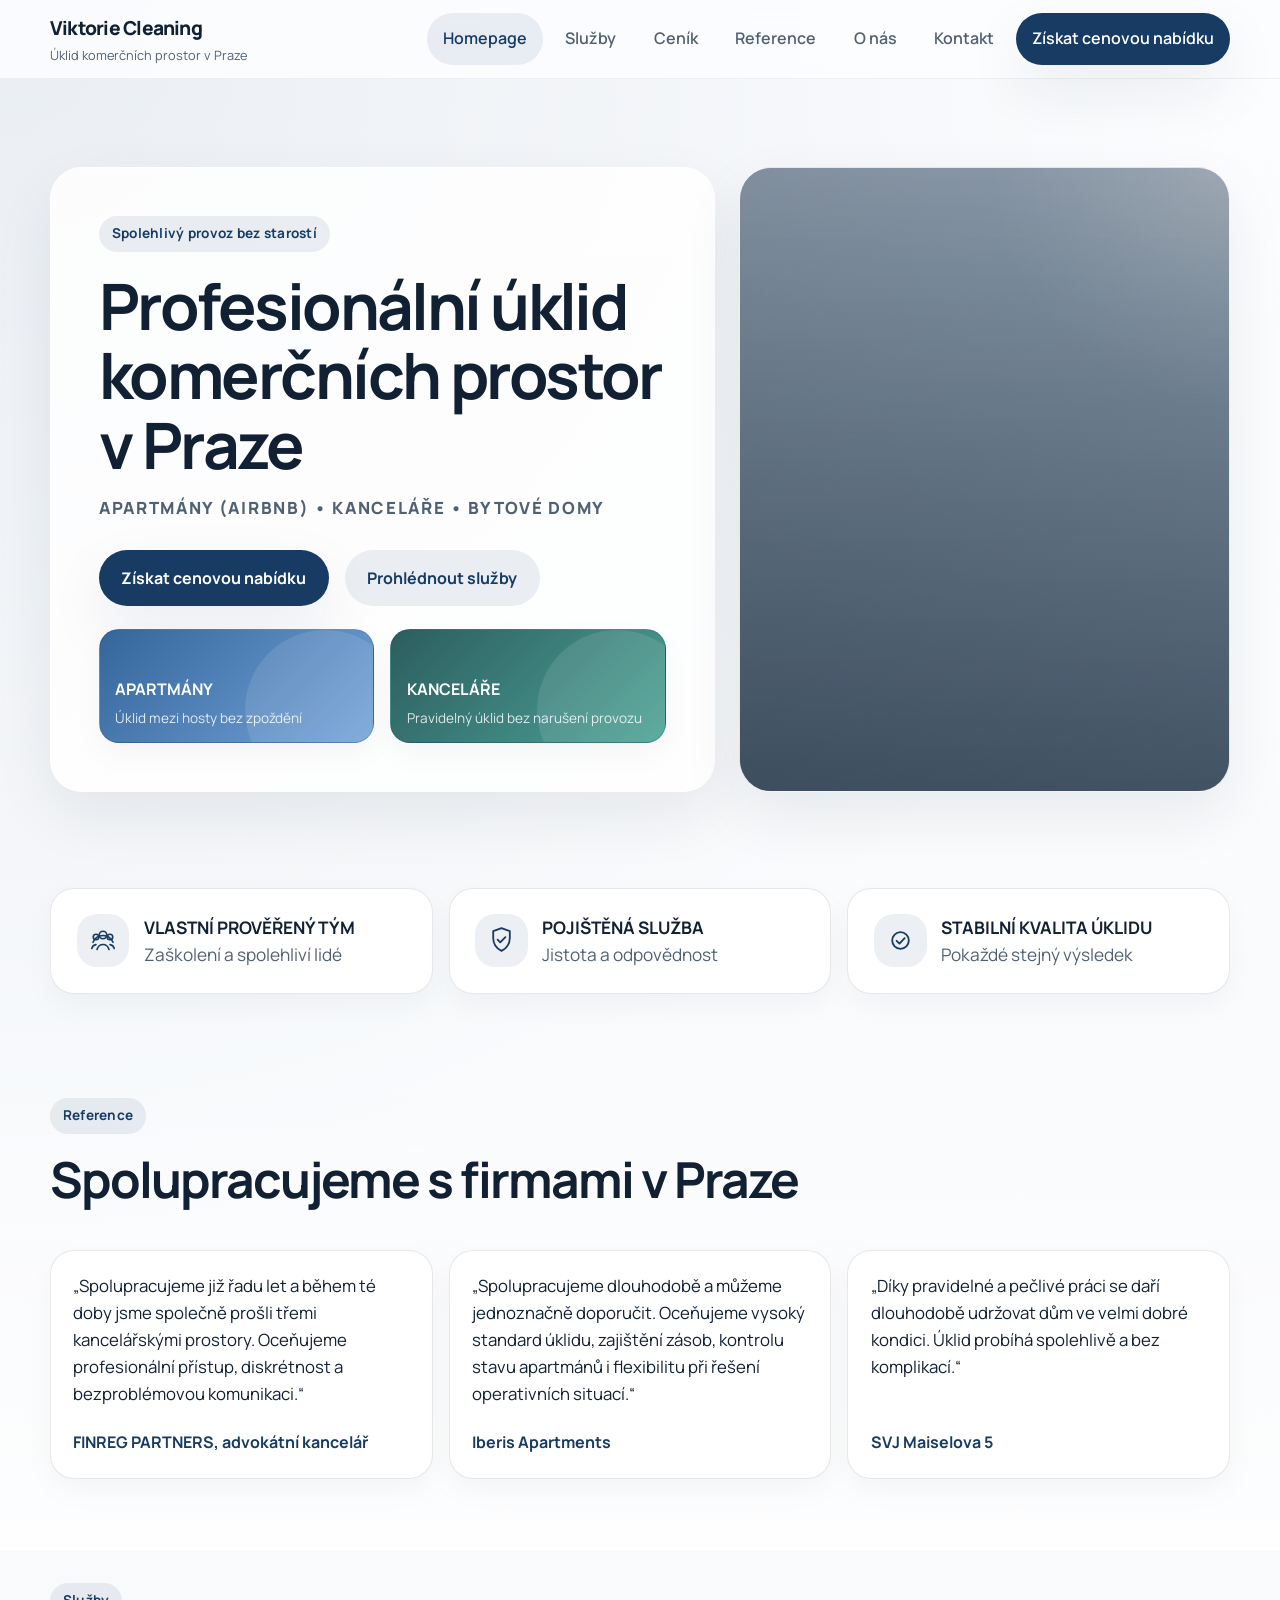
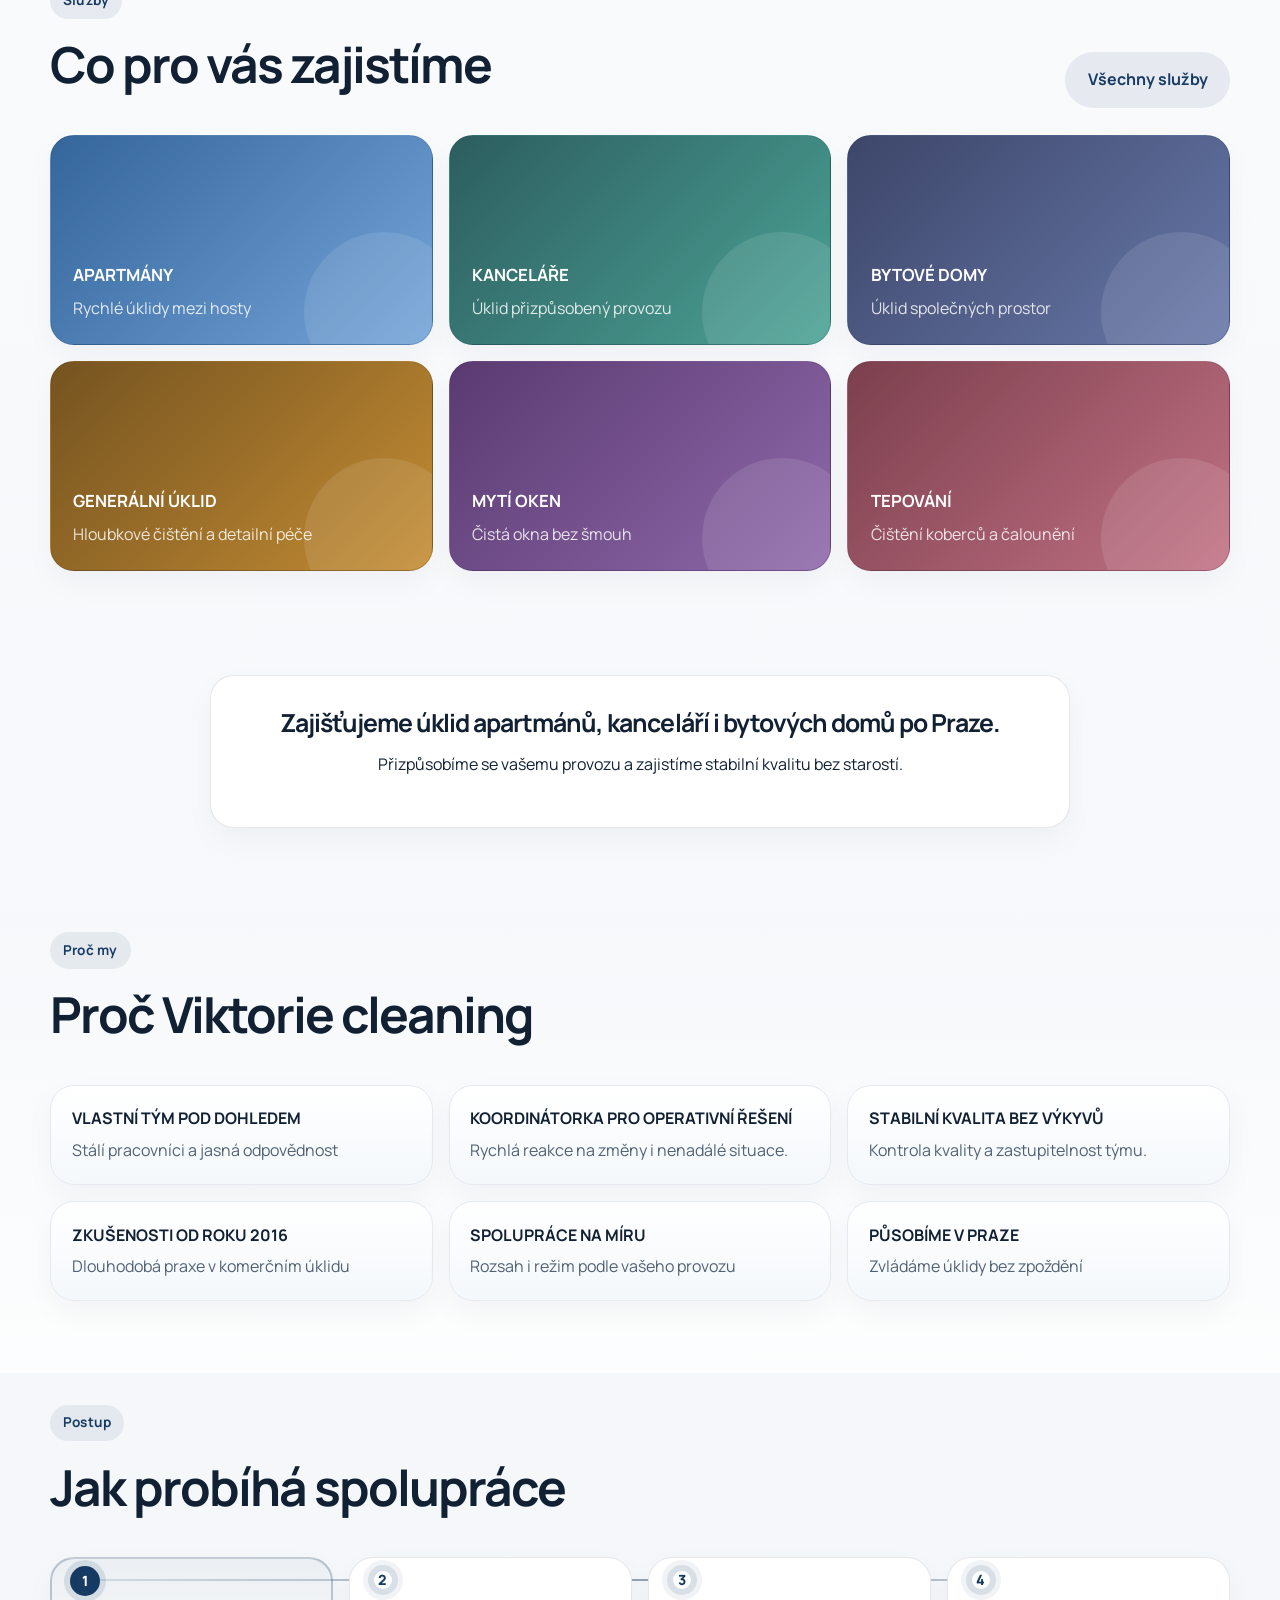
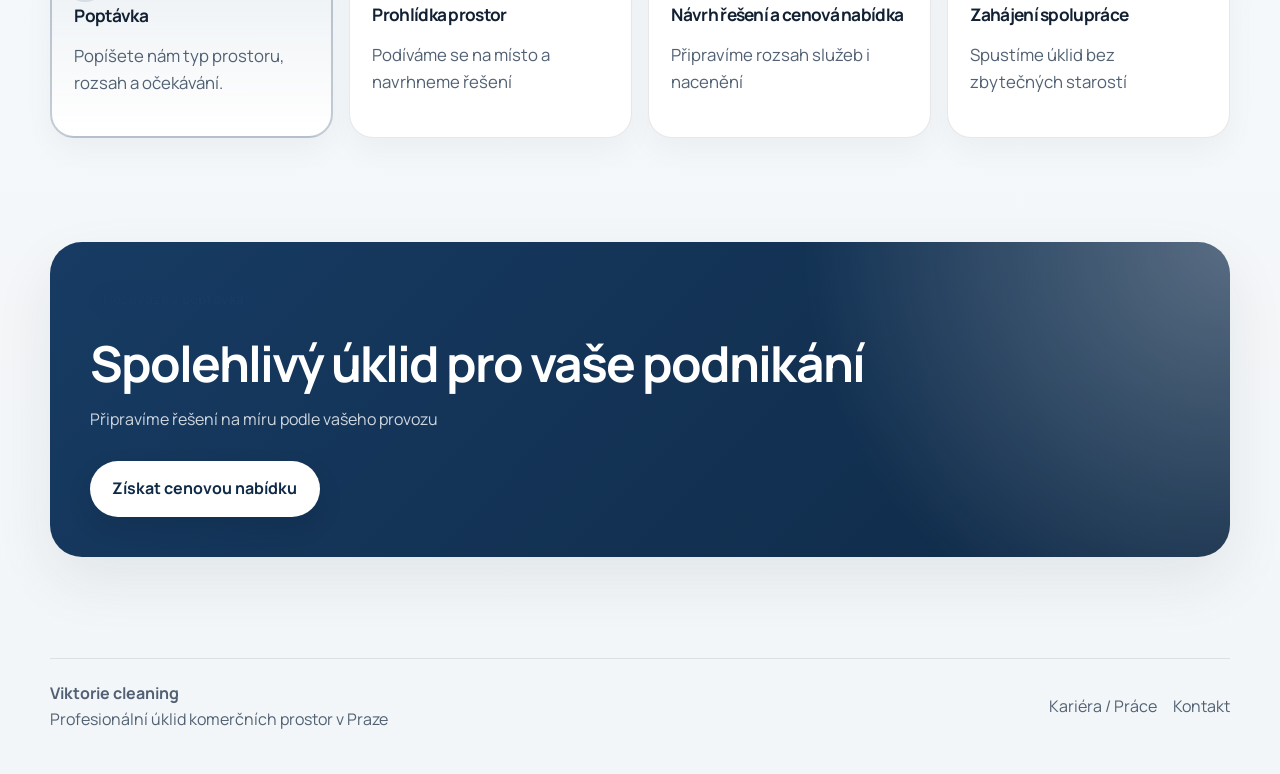
==== commit a67eb213: "Unify homepage reference titles" ====
--- a/index.html
+++ b/index.html
@@ -92,11 +92,11 @@
         <div class="references-grid">
           <article class="quote-card">
             <p>„Spolupracujeme již řadu let a během té doby jsme společně prošli třemi kancelářskými prostory. Oceňujeme profesionální přístup, diskrétnost a bezproblémovou komunikaci.“</p>
-            <strong>Finreg</strong>
+            <strong>FINREG PARTNERS, advokátní kancelář</strong>
           </article>
           <article class="quote-card">
             <p>„Spolupracujeme dlouhodobě a můžeme jednoznačně doporučit. Oceňujeme vysoký standard úklidu, zajištění zásob, kontrolu stavu apartmánů i flexibilitu při řešení operativních situací.“</p>
-            <strong>Pavla Farleigh / Iberis Apartments</strong>
+            <strong>Iberis Apartments</strong>
           </article>
           <article class="quote-card">
             <p>„Díky pravidelné a pečlivé práci se daří dlouhodobě udržovat dům ve velmi dobré kondici. Úklid probíhá spolehlivě a bez komplikací.“</p>
--- a/styles.css
+++ b/styles.css
@@ -127,6 +127,13 @@
   box-shadow: var(--shadow);
 }
 
+.nav-links .nav-cta,
+.nav-links .nav-cta:hover,
+.nav-links .nav-cta.active {
+  color: #ffffff;
+  background: var(--accent);
+}
+
 .page-hero,
 .hero {
   padding: 5.5rem 0 4rem;
@@ -937,9 +944,17 @@
   font-size: 1.05rem;
 }
 
+.quote-card {
+  display: flex;
+  flex-direction: column;
+}
+
 .quote-card strong {
-  display: inline-block;
-  margin-top: 1rem;
+  display: flex;
+  align-items: flex-end;
+  margin-top: auto;
+  min-height: 3rem;
+  padding-top: 1rem;
   color: var(--accent);
 }
 
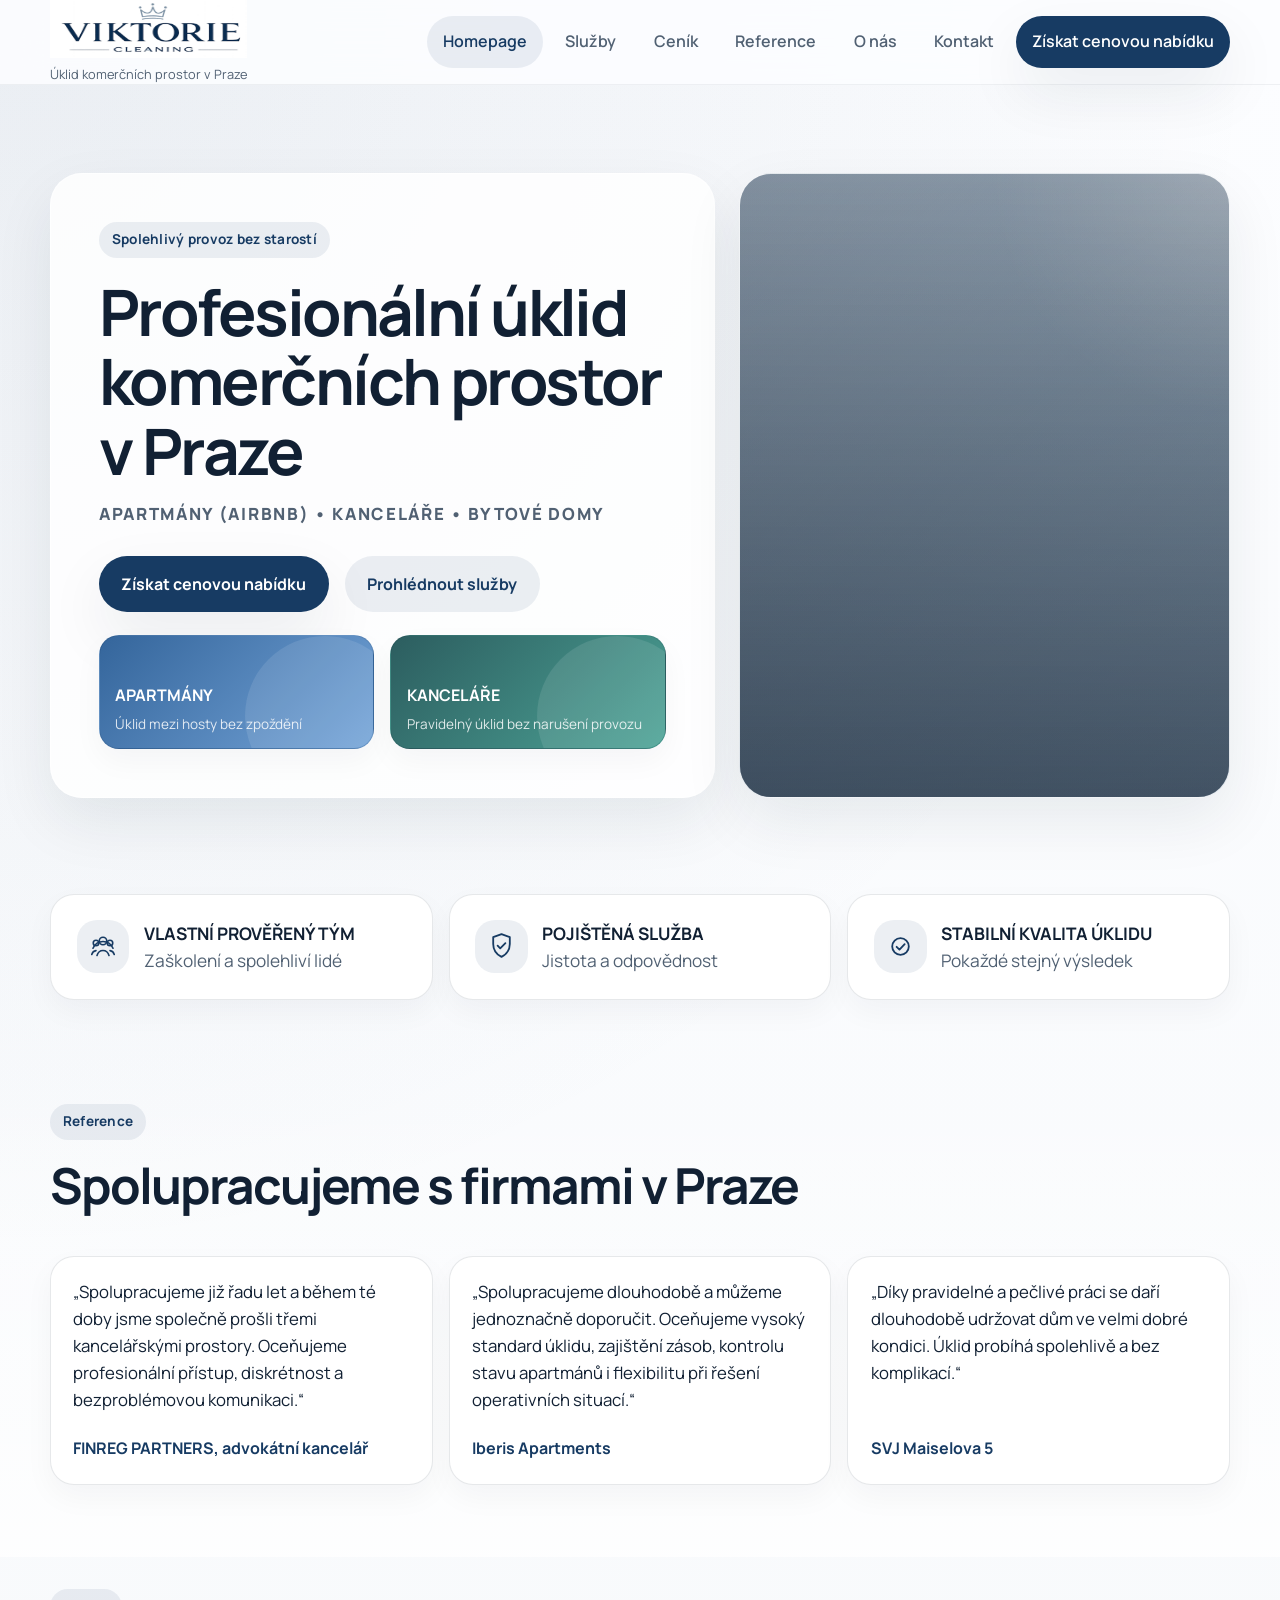
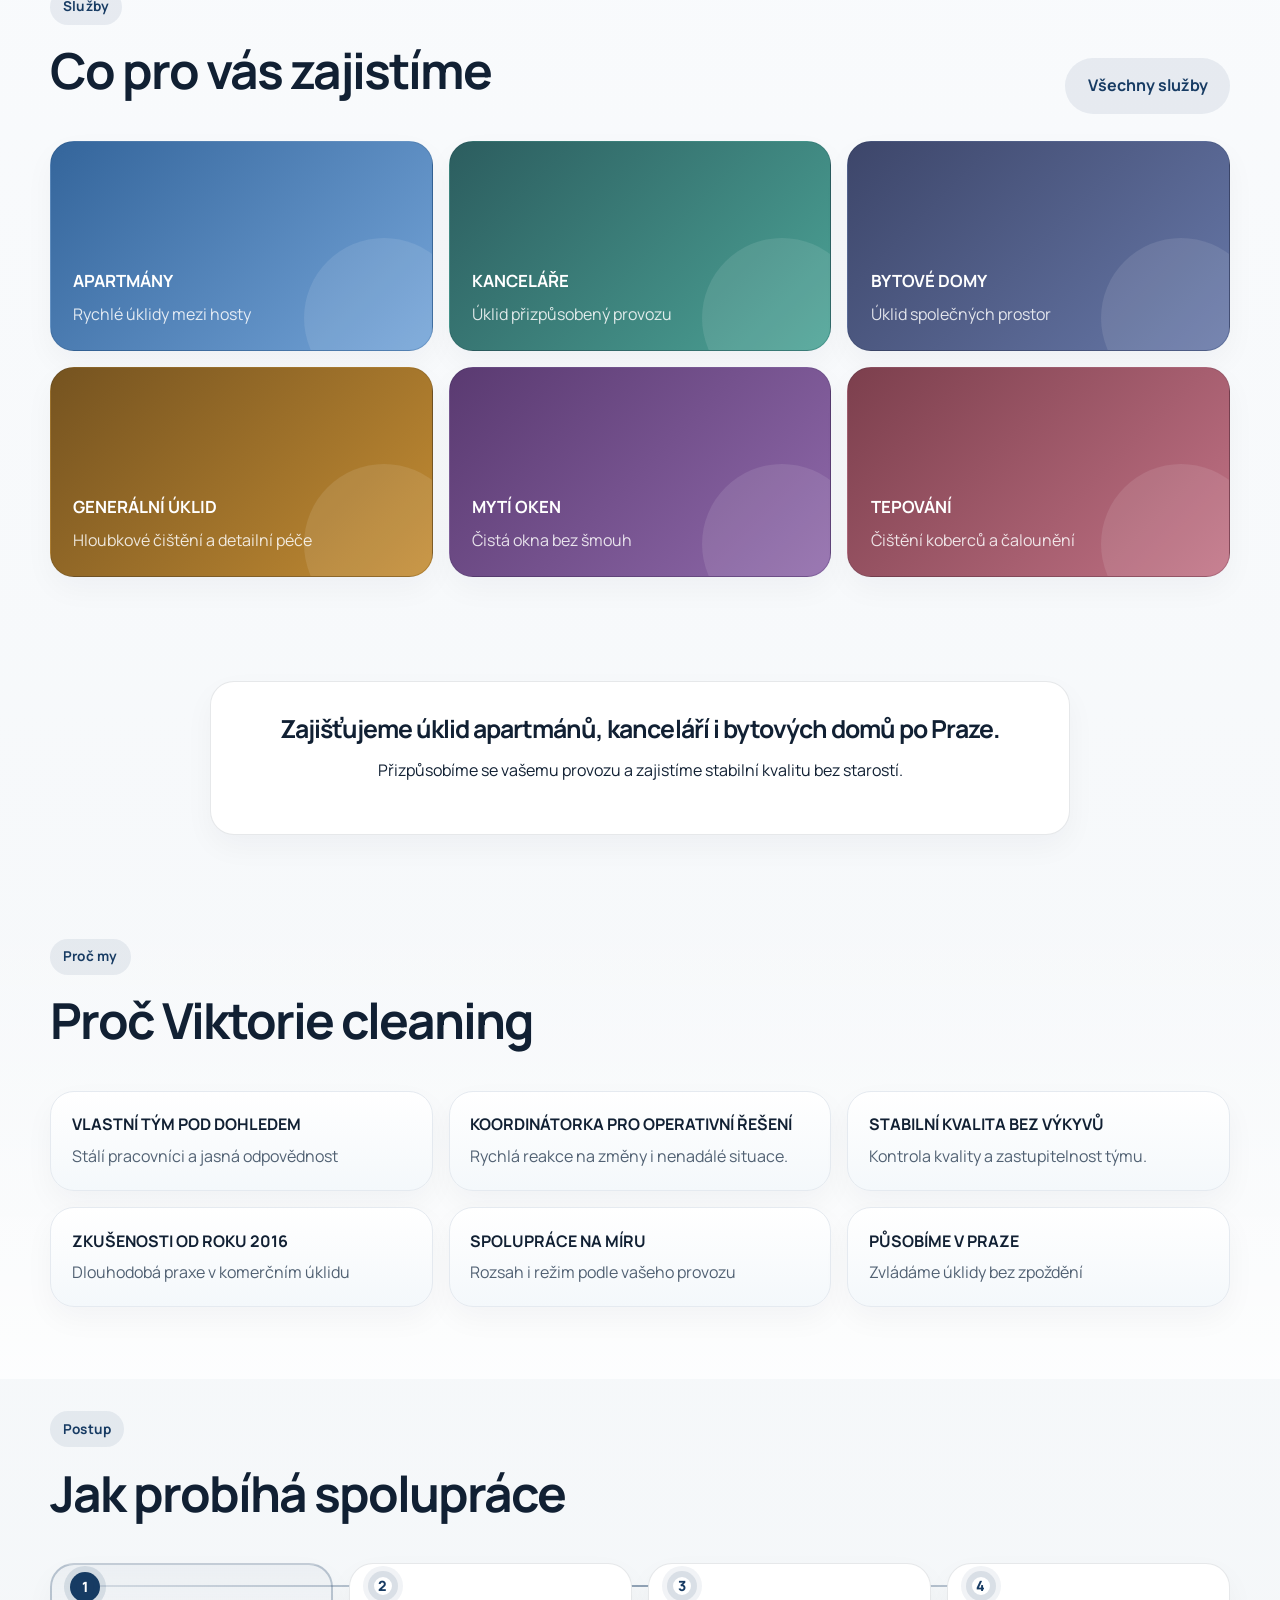
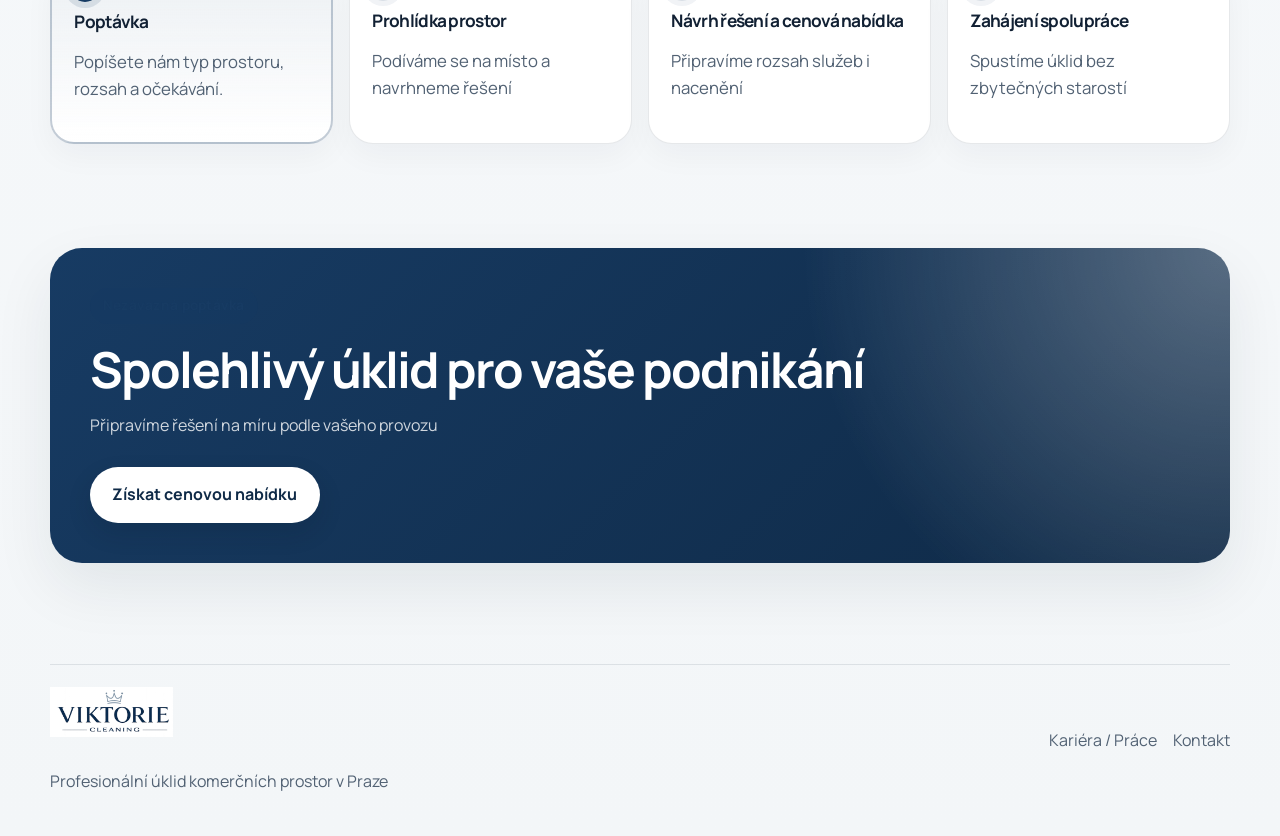
==== commit 74d7dba3: "Add Viktorie Cleaning logo across site" ====
--- a/index.html
+++ b/index.html
@@ -11,7 +11,7 @@
   <header class="site-header">
     <div class="container nav-wrap">
       <a class="brand" href="index.html" aria-label="Viktorie Cleaning">
-        <span class="brand-mark">Viktorie Cleaning</span>
+        <img class="brand-logo" src="logo-vc.png" alt="Viktorie Cleaning">
         <span class="brand-sub">Úklid komerčních prostor v Praze</span>
       </a>
       <button class="nav-toggle" data-nav-toggle="#main-nav" aria-expanded="false" aria-label="Otevřít menu">Menu</button>
@@ -236,7 +236,7 @@
   <footer class="footer">
     <div class="container footer-bar">
       <div>
-        <strong>Viktorie cleaning</strong><br>
+        <img class="footer-logo" src="logo-vc.png" alt="Viktorie Cleaning"><br>
         <span>Profesionální úklid komerčních prostor v Praze</span>
       </div>
       <nav class="footer-nav">
--- a/styles.css
+++ b/styles.css
@@ -70,18 +70,26 @@
 .brand {
   display: inline-flex;
   flex-direction: column;
-  gap: 0.1rem;
-}
-
-.brand-mark {
-  font-size: 1.2rem;
-  font-weight: 800;
-  letter-spacing: -0.04em;
+  gap: 0.35rem;
+}
+
+.brand-logo {
+  display: block;
+  width: auto;
+  height: 58px;
+  max-width: min(280px, 34vw);
 }
 
 .brand-sub {
   font-size: 0.8rem;
   color: var(--text-soft);
+}
+
+.footer-logo {
+  display: block;
+  width: auto;
+  height: 50px;
+  margin-bottom: 0.4rem;
 }
 
 .nav-toggle {
@@ -491,6 +499,11 @@
   background-image: url("https://images.unsplash.com/photo-1497215842964-222b430dc094?auto=format&fit=crop&w=1400&q=80");
 }
 
+.photo-about-team::before {
+  background-image: url("o-nas-tym.png");
+  background-position: center 18%;
+}
+
 .photo-houses::before {
   background-image: url("bytove-domy-hero.png");
 }
@@ -920,6 +933,10 @@
   gap: 1rem;
 }
 
+.why-list-2x2 {
+  grid-template-columns: repeat(2, minmax(0, 1fr));
+}
+
 .why-item {
   padding: 1.3rem;
   border-radius: var(--radius-lg);
@@ -968,8 +985,8 @@
   display: flex;
   align-items: center;
   justify-content: center;
-  min-height: 86px;
-  padding: 1rem 1.2rem;
+  min-height: 116px;
+  padding: 1rem 1.25rem;
   border-radius: var(--radius-lg);
   border: 1px solid var(--line);
   background: #ffffff;
@@ -984,29 +1001,87 @@
   color: var(--accent);
 }
 
+.logo-pill-placeholder {
+  color: var(--text-soft);
+  background: linear-gradient(180deg, #fbfcfd, #f3f7fa);
+  border-style: dashed;
+}
+
 .logo-pill-image {
   background: #ffffff;
-  padding: 0.75rem 1rem;
-}
-
-.logo-pill-image img {
+  padding: 0.95rem 1.1rem;
+}
+
+.logo-mark {
   display: block;
-  max-width: 190px;
   width: 100%;
-  height: auto;
-}
-
-.logo-pill-image-wide img {
-  max-width: 260px;
+  max-width: 100%;
+  height: 54px;
+  object-fit: contain;
+  object-position: center;
+}
+
+.logo-mark-wide {
+  height: 48px;
+}
+
+.logo-mark-tall {
+  height: 66px;
 }
 
 .stacked-references {
   display: grid;
   gap: 1rem;
+}
+
+.reference-feature-grid {
+  display: grid;
+  grid-template-columns: repeat(3, minmax(0, 1fr));
+  gap: 1rem;
+  align-items: stretch;
 }
 
 .quote-card-large {
   padding: 1.65rem;
+}
+
+.reference-feature-card {
+  display: flex;
+  flex-direction: column;
+  min-height: 100%;
+}
+
+.reference-brand {
+  display: grid;
+  gap: 1rem;
+  margin-bottom: 1rem;
+  align-content: start;
+  min-height: 9.5rem;
+}
+
+.reference-brand-link {
+  display: grid;
+  gap: 1rem;
+}
+
+.reference-card-link {
+  color: inherit;
+}
+
+.reference-brand .logo-pill {
+  min-height: 90px;
+}
+
+.reference-brand strong {
+  margin: 0;
+  min-height: 3.2rem;
+  color: var(--text);
+}
+
+@media (max-width: 1180px) {
+  .reference-feature-grid {
+    grid-template-columns: repeat(2, minmax(0, 1fr));
+  }
 }
 
 .quote-meta-top {
@@ -1032,6 +1107,272 @@
 
 .quote-meta-bottom {
   margin-top: 1rem;
+}
+
+.reference-feature-card .quote-meta-bottom {
+  color: var(--text);
+}
+
+.service-tag {
+  display: inline-flex;
+  align-items: center;
+  justify-content: center;
+  width: 100%;
+  min-height: 62px;
+  padding: 0.95rem 1.15rem;
+  border-radius: 20px;
+  color: #ffffff;
+  font-size: 0.98rem;
+  font-weight: 800;
+  letter-spacing: 0.01em;
+  text-transform: uppercase;
+  box-shadow: 0 12px 30px rgba(17, 32, 51, 0.08);
+}
+
+.service-tag-apartments {
+  background: linear-gradient(135deg, #34659b, #74a4d8);
+}
+
+.service-tag-office {
+  background: linear-gradient(135deg, #2c5d5f, #4ca396);
+}
+
+.service-tag-houses {
+  background: linear-gradient(135deg, #3d466a, #6778a8);
+}
+
+.about-visual-note {
+  max-width: 270px;
+}
+
+.values-panel {
+  max-width: 100%;
+  width: 100%;
+}
+
+.values-panel h2 {
+  margin-top: 0.45rem;
+  color: #ffffff;
+}
+
+.values-panel p {
+  color: rgba(255, 255, 255, 0.92);
+  max-width: 1000px;
+}
+
+.why-intro.values-panel,
+.why-intro.values-panel p,
+.why-intro.values-panel .muted,
+.why-intro.values-panel .subtle {
+  color: #ffffff;
+}
+
+.why-intro.values-panel {
+  max-width: 100%;
+  width: 100%;
+  padding: 2rem 2.2rem;
+}
+
+.story-timeline {
+  position: relative;
+  display: grid;
+  gap: 1.1rem;
+  max-width: 960px;
+}
+
+.story-timeline::before {
+  content: "";
+  position: absolute;
+  top: 0.8rem;
+  bottom: 0.8rem;
+  left: 6.6rem;
+  width: 2px;
+  background: linear-gradient(180deg, rgba(23, 59, 99, 0.14), rgba(23, 59, 99, 0.45), rgba(23, 59, 99, 0.14));
+}
+
+.story-item {
+  position: relative;
+  display: grid;
+  grid-template-columns: 5rem 1fr;
+  gap: 1.6rem;
+  align-items: start;
+}
+
+.story-item::before {
+  content: "";
+  position: absolute;
+  top: 0.55rem;
+  left: 5.85rem;
+  width: 1.5rem;
+  height: 1.5rem;
+  border-radius: 50%;
+  background: var(--surface);
+  border: 5px solid rgba(23, 59, 99, 0.16);
+  box-shadow: 0 0 0 5px rgba(23, 59, 99, 0.06);
+}
+
+.story-year {
+  position: relative;
+  z-index: 1;
+  padding-top: 0.15rem;
+  color: var(--accent);
+  font-size: 1.2rem;
+  font-weight: 800;
+  letter-spacing: -0.03em;
+}
+
+.story-card {
+  padding: 1.45rem 1.5rem;
+  border-radius: var(--radius-lg);
+  border: 1px solid var(--line);
+  background: linear-gradient(180deg, #ffffff, #f6f9fb);
+  box-shadow: 0 12px 30px rgba(17, 32, 51, 0.04);
+}
+
+.story-card h3 {
+  margin-bottom: 0.55rem;
+}
+
+.story-card p {
+  margin: 0;
+  color: var(--text-soft);
+}
+
+.trust-grid {
+  grid-template-columns: repeat(4, minmax(0, 1fr));
+}
+
+.trust-card {
+  display: grid;
+  gap: 0.4rem;
+  align-content: start;
+  min-height: 160px;
+}
+
+.trust-card strong {
+  font-size: 1.4rem;
+  line-height: 1.15;
+  color: var(--accent);
+}
+
+.team-closing {
+  display: grid;
+  grid-template-columns: 1.2fr 0.8fr;
+  gap: 1rem;
+  align-items: stretch;
+}
+
+.team-closing-copy,
+.team-signature-card {
+  padding: 1.7rem;
+  border-radius: var(--radius-xl);
+  border: 1px solid var(--line);
+  background: var(--surface);
+  box-shadow: 0 12px 30px rgba(17, 32, 51, 0.04);
+}
+
+.team-signature-card {
+  display: grid;
+  align-content: end;
+  background: linear-gradient(180deg, #ffffff, #f4f8fb);
+}
+
+.team-signature-card strong {
+  font-size: 1.25rem;
+  color: var(--accent);
+  margin-bottom: 0.5rem;
+}
+
+.team-signature-card span {
+  color: var(--text-soft);
+}
+
+.contact-hero-grid {
+  display: grid;
+  grid-template-columns: 1.05fr 0.95fr;
+  gap: 1rem;
+  align-items: stretch;
+}
+
+.contact-hero-photo {
+  min-height: 100%;
+  border-radius: var(--radius-xl);
+  overflow: hidden;
+  border: 1px solid rgba(17, 32, 51, 0.08);
+  box-shadow: var(--shadow);
+}
+
+.contact-card {
+  padding: 2rem;
+  border-radius: var(--radius-xl);
+  background: rgba(255, 255, 255, 0.92);
+  border: 1px solid rgba(17, 32, 51, 0.08);
+  box-shadow: var(--shadow);
+}
+
+.contact-card h3 {
+  margin-bottom: 1.2rem;
+}
+
+.contact-person-list {
+  display: grid;
+  gap: 1rem;
+}
+
+.contact-person,
+.contact-info-block {
+  display: grid;
+  gap: 0.25rem;
+}
+
+.contact-person strong,
+.contact-info-block strong,
+.contact-label {
+  color: var(--text);
+}
+
+.contact-person a,
+.contact-info-block a {
+  font-size: 1.1rem;
+  font-weight: 700;
+  color: var(--accent);
+}
+
+.contact-person span,
+.contact-info-block span {
+  color: var(--text-soft);
+}
+
+.contact-divider {
+  height: 1px;
+  background: var(--line);
+  margin: 1.2rem 0;
+}
+
+.map-block {
+  padding: 1.4rem;
+  border-radius: var(--radius-lg);
+  background: linear-gradient(180deg, #f7fafc, #eef4f8);
+  border: 1px solid #dfe7ee;
+  display: grid;
+  gap: 1rem;
+}
+
+.map-pin {
+  width: 72px;
+  height: 72px;
+  border-radius: 24px 24px 24px 0;
+  transform: rotate(-45deg);
+  background: linear-gradient(135deg, var(--accent) 0%, #4e82b8 100%);
+  position: relative;
+}
+
+.map-pin::after {
+  content: "";
+  position: absolute;
+  inset: 20px;
+  border-radius: 50%;
+  background: rgba(255, 255, 255, 0.92);
 }
 
 .positioning {
@@ -1360,6 +1701,7 @@
 @media (max-width: 980px) {
   .hero-grid,
   .page-hero-grid,
+  .contact-hero-grid,
   .contact-layout,
   .about-layout,
   .why-grid,
@@ -1380,6 +1722,19 @@
     grid-template-columns: 1fr;
   }
 
+  .why-list-2x2 {
+    grid-template-columns: 1fr;
+  }
+
+  .logo-strip {
+    grid-template-columns: repeat(2, minmax(0, 1fr));
+  }
+
+  .trust-grid,
+  .team-closing {
+    grid-template-columns: 1fr;
+  }
+
   .timeline::before {
     top: 1.2rem;
     bottom: 1.2rem;
@@ -1438,6 +1793,20 @@
   .page-hero {
     padding-top: 4.5rem;
   }
+
+  .story-item {
+    grid-template-columns: 1fr;
+    gap: 0.85rem;
+    padding-left: 2.6rem;
+  }
+
+  .story-timeline::before {
+    left: 0.75rem;
+  }
+
+  .story-item::before {
+    left: 0;
+  }
 }
 
 @media (max-width: 640px) {
@@ -1475,4 +1844,16 @@
   .section-head {
     align-items: start;
   }
-}
+
+  .reference-feature-grid {
+    grid-template-columns: 1fr;
+  }
+
+  .logo-strip {
+    grid-template-columns: 1fr;
+  }
+
+  .trust-card {
+    min-height: auto;
+  }
+}
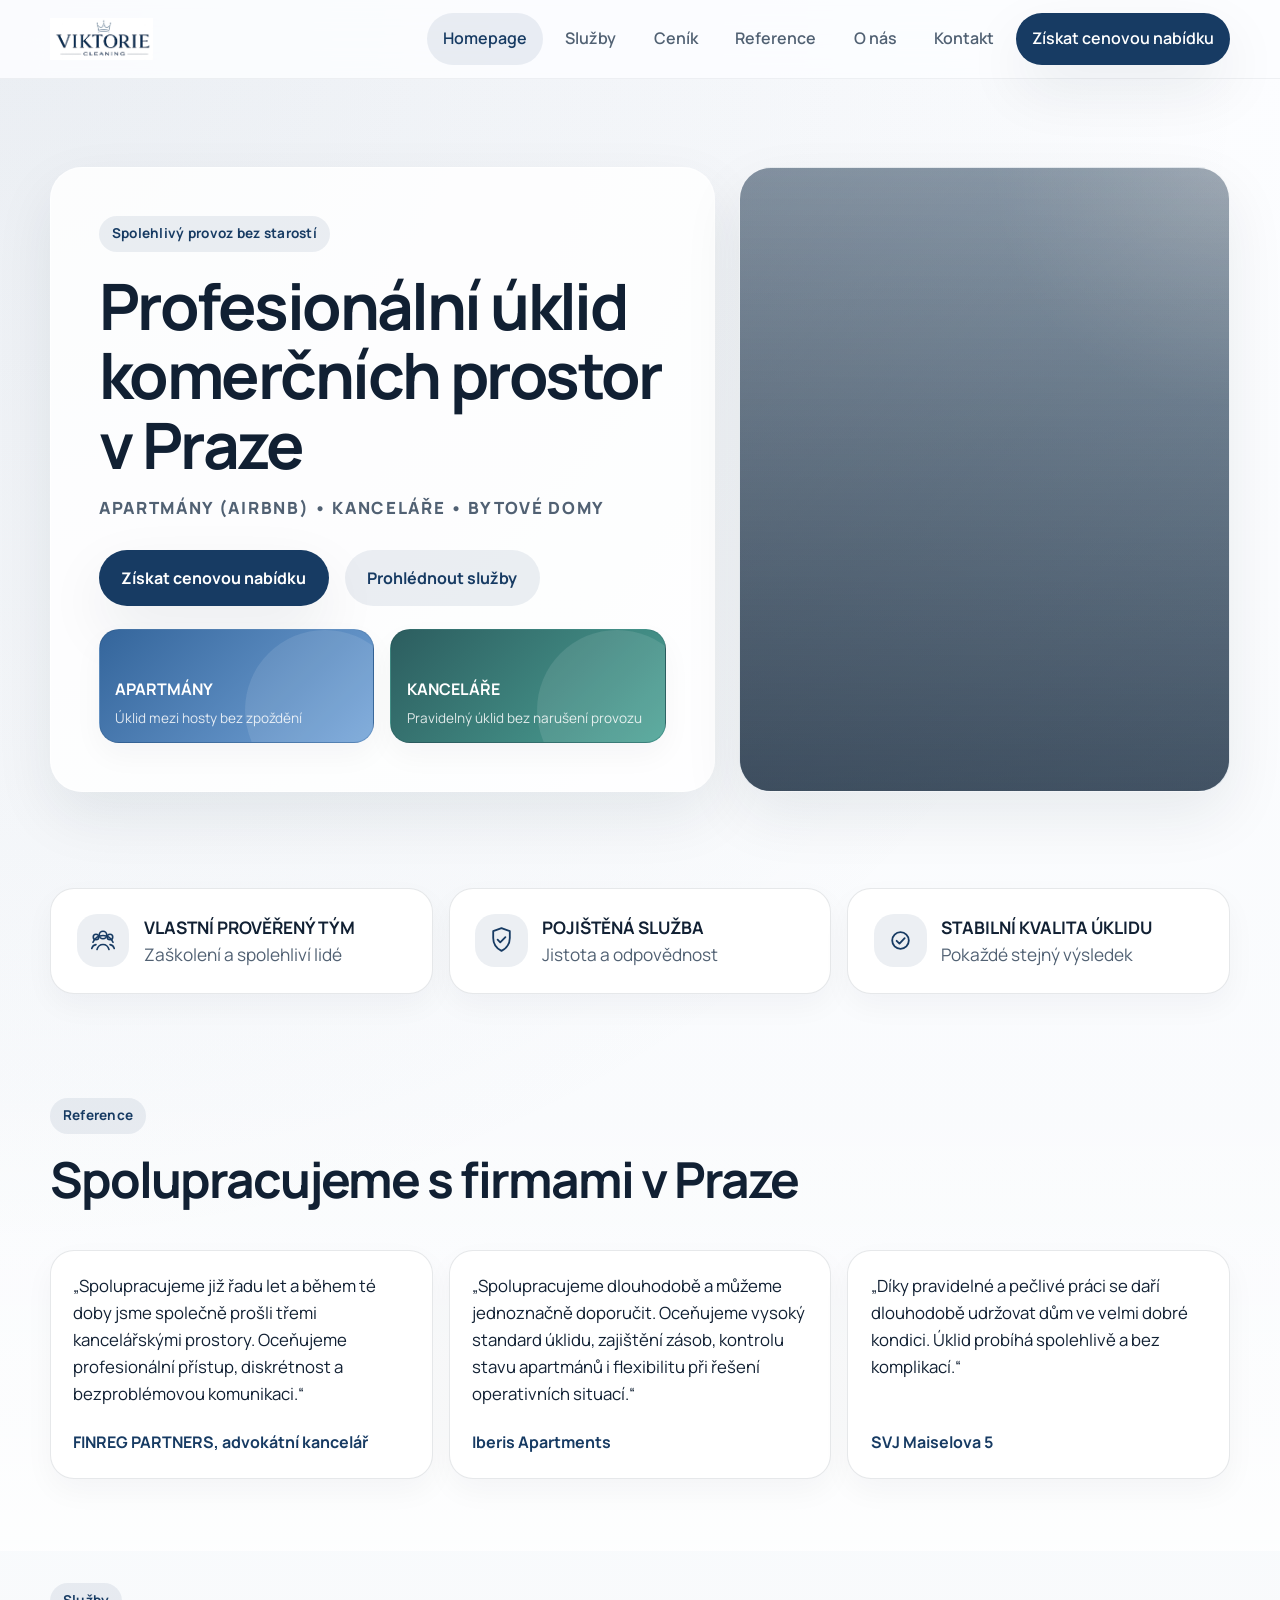
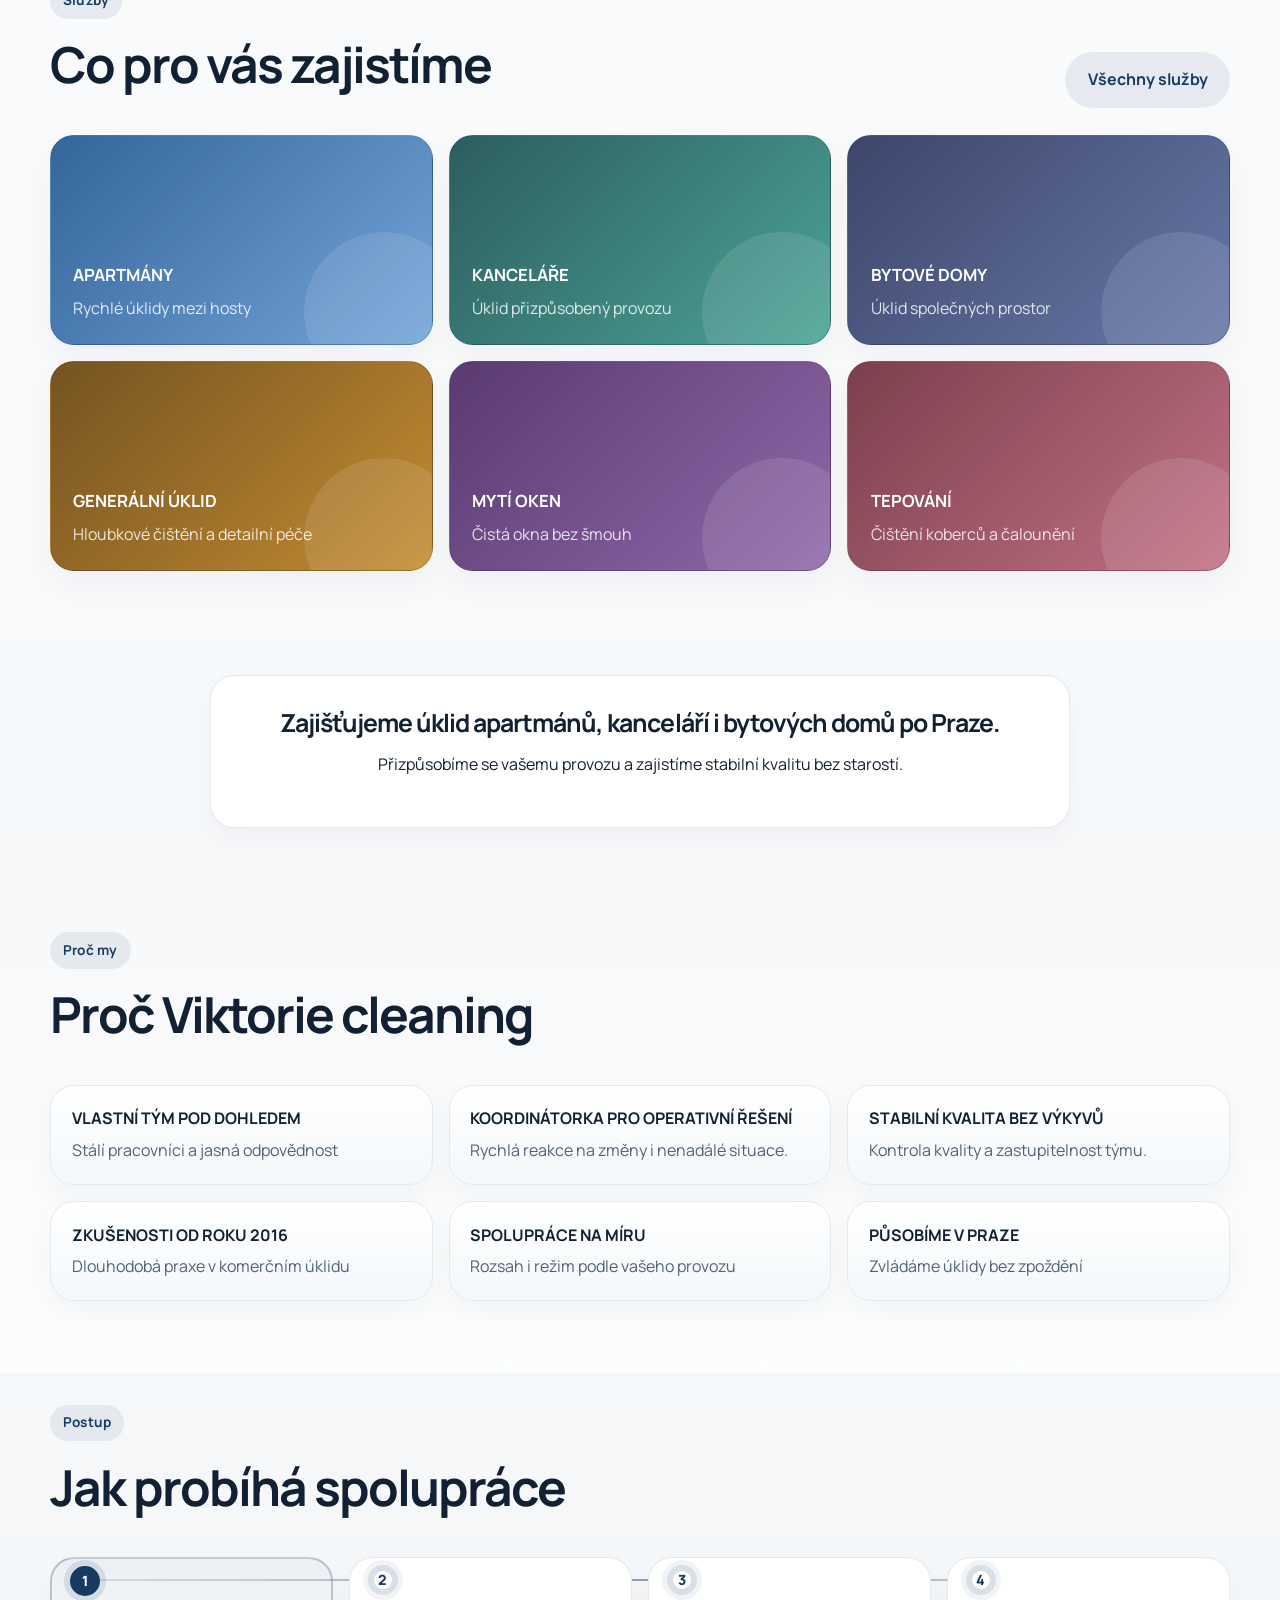
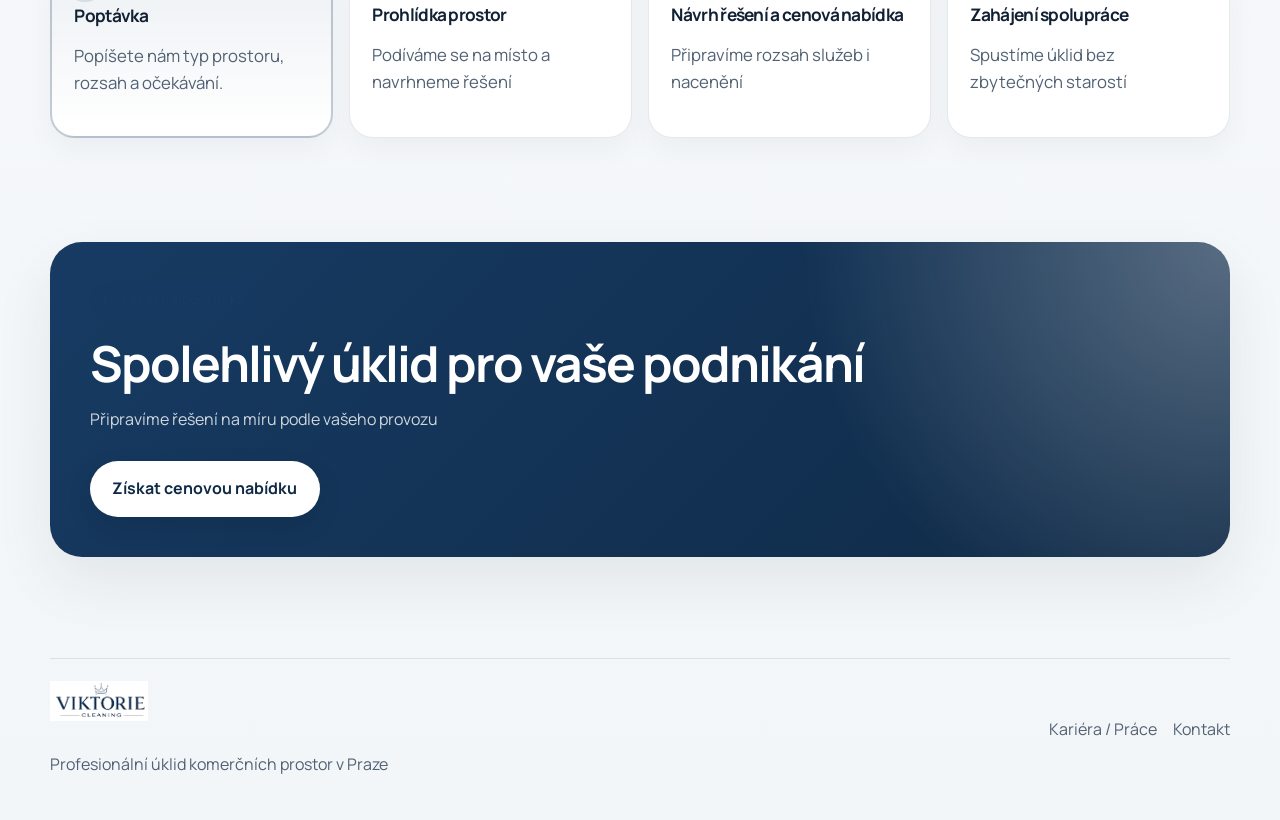
==== commit 745f7cc3: "Remove tagline next to logo" ====
--- a/index.html
+++ b/index.html
@@ -12,7 +12,7 @@
     <div class="container nav-wrap">
       <a class="brand" href="index.html" aria-label="Viktorie Cleaning">
         <img class="brand-logo" src="logo-vc.png" alt="Viktorie Cleaning">
-        <span class="brand-sub">Úklid komerčních prostor v Praze</span>
+        
       </a>
       <button class="nav-toggle" data-nav-toggle="#main-nav" aria-expanded="false" aria-label="Otevřít menu">Menu</button>
       <nav class="nav-links" id="main-nav">
--- a/styles.css
+++ b/styles.css
@@ -76,8 +76,8 @@
 .brand-logo {
   display: block;
   width: auto;
-  height: 58px;
-  max-width: min(280px, 34vw);
+  height: 42px;
+  max-width: min(210px, 28vw);
 }
 
 .brand-sub {
@@ -88,8 +88,8 @@
 .footer-logo {
   display: block;
   width: auto;
-  height: 50px;
-  margin-bottom: 0.4rem;
+  height: 40px;
+  margin-bottom: 0.35rem;
 }
 
 .nav-toggle {
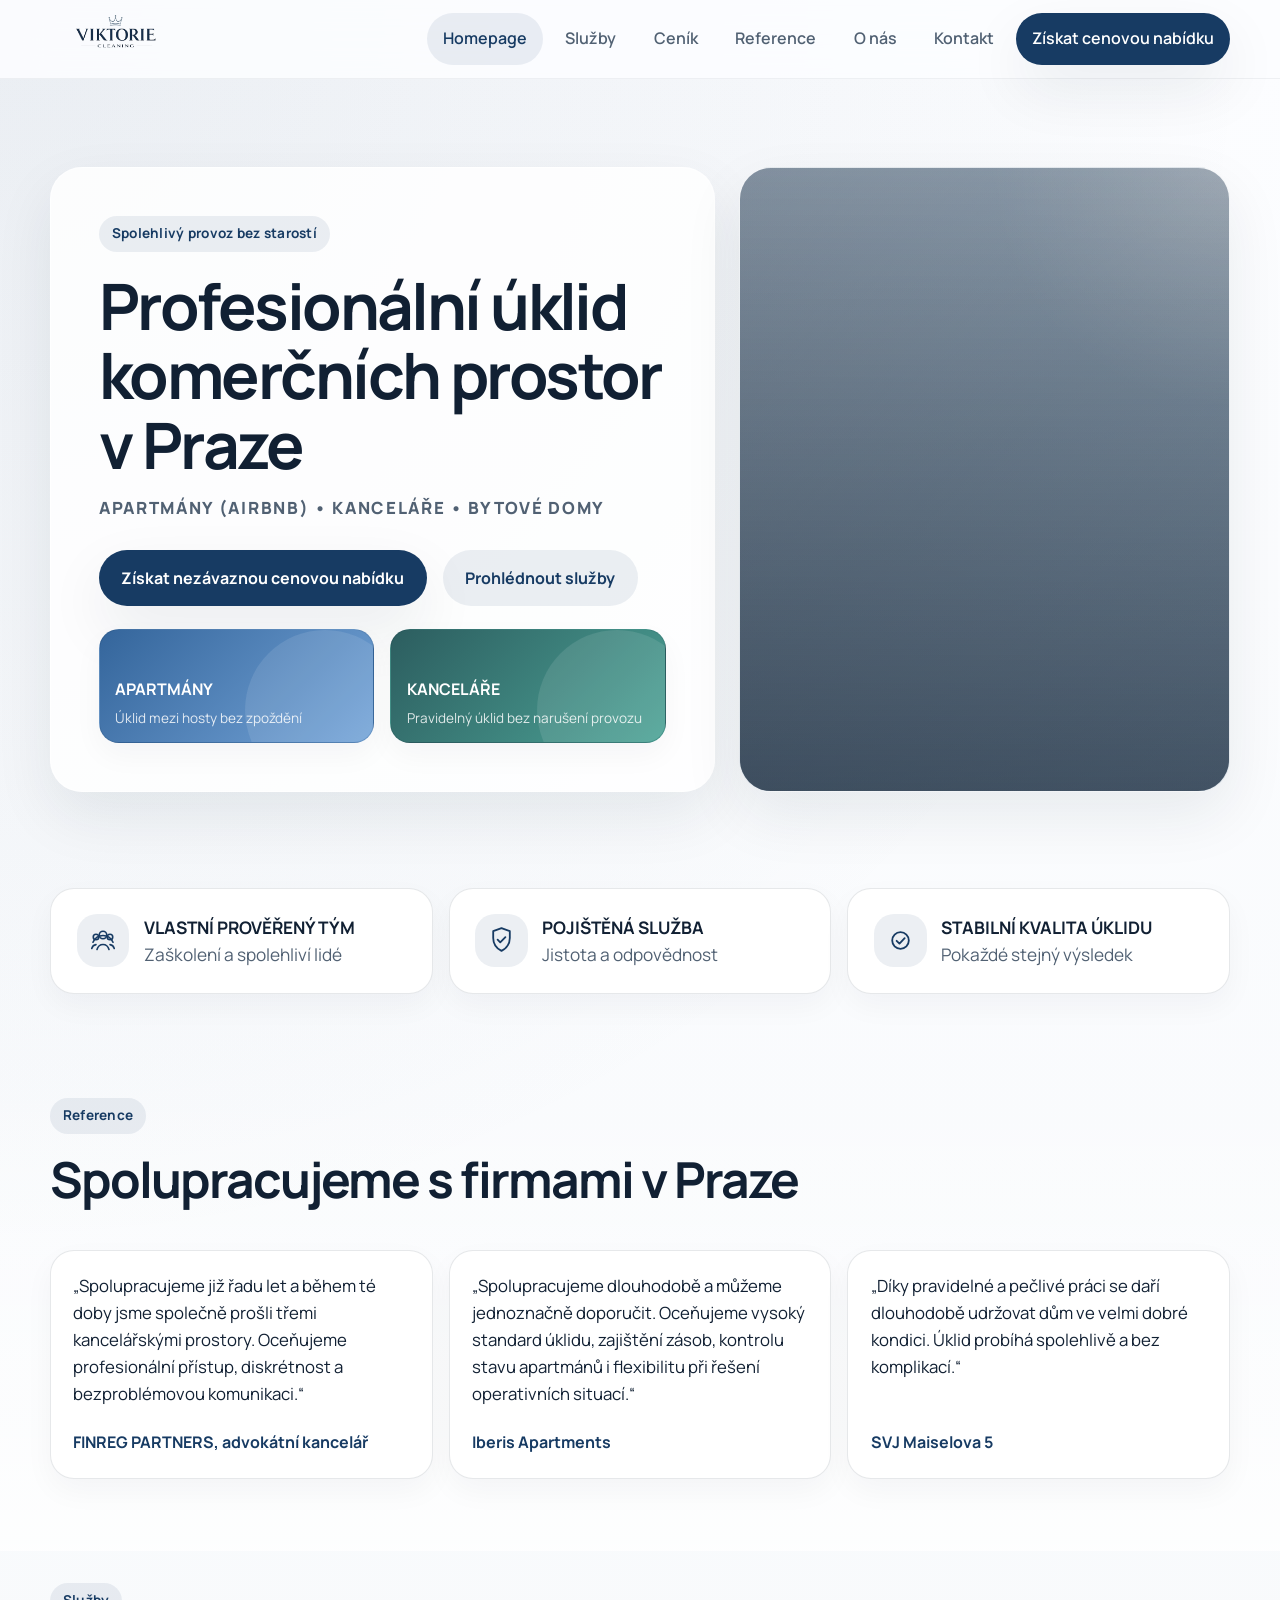
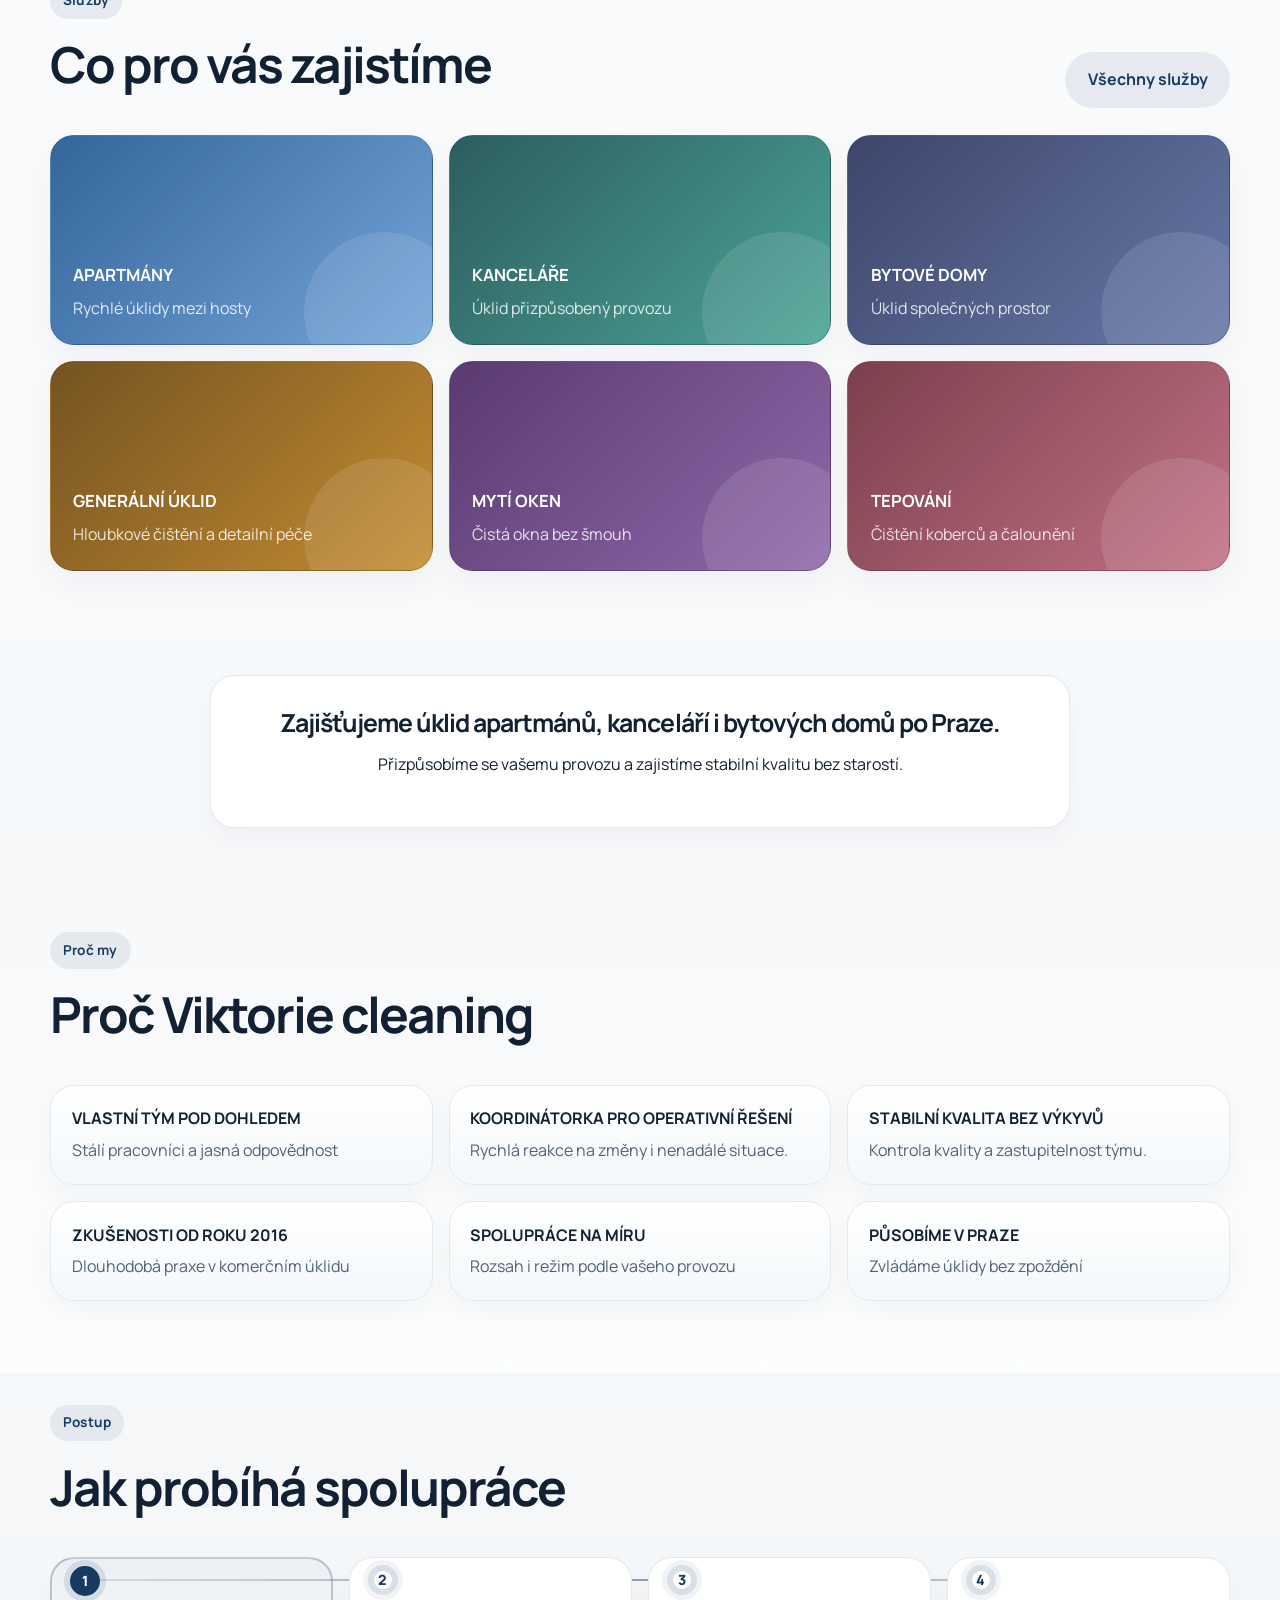
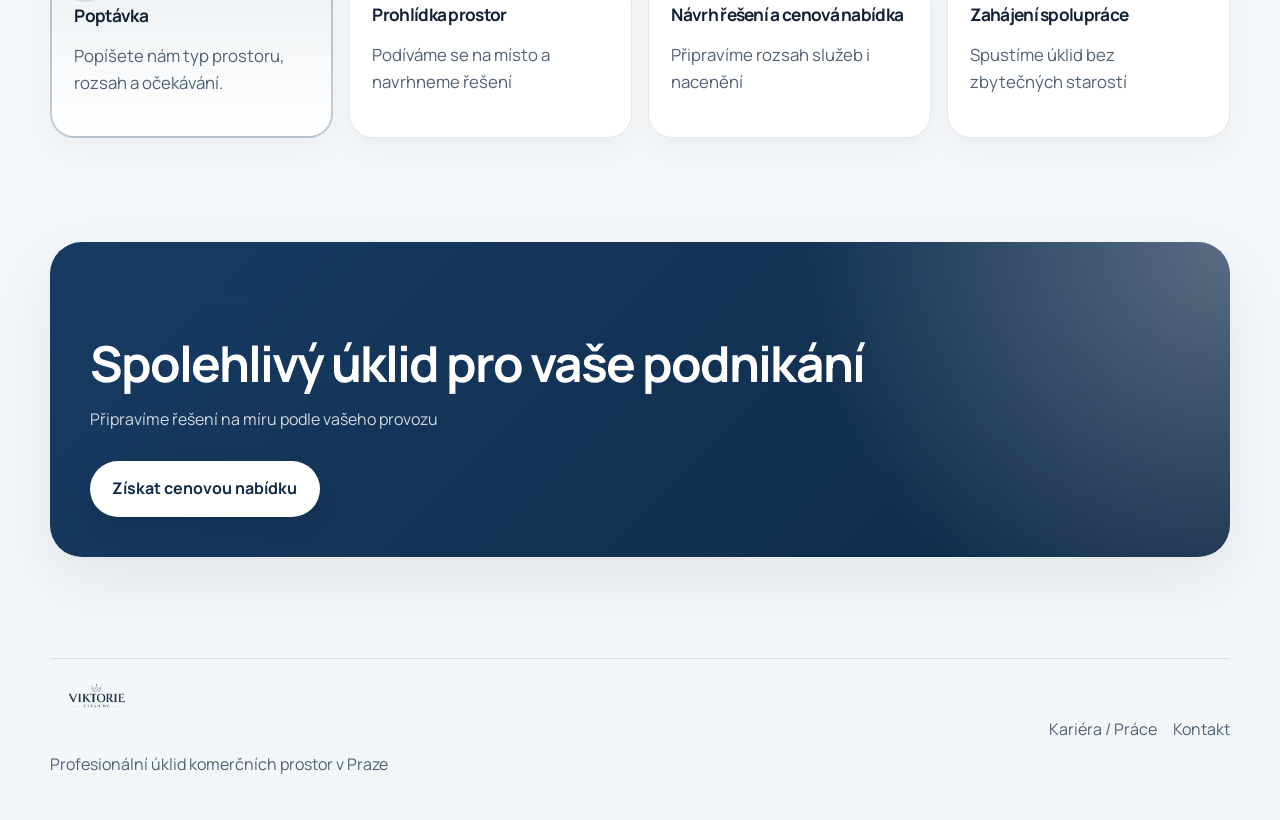
==== commit 01b8a99b: "Update hero CTA labels" ====
--- a/index.html
+++ b/index.html
@@ -35,7 +35,7 @@
           <h1>Profesionální úklid komerčních prostor v Praze</h1>
           <p class="hero-meta">APARTMÁNY (Airbnb) • KANCELÁŘE • BYTOVÉ DOMY</p>
           <div class="hero-actions">
-            <a class="button button-primary" href="kontakt.html">Získat cenovou nabídku</a>
+            <a class="button button-primary" href="kontakt.html">Získat nezávaznou cenovou nabídku</a>
             <a class="button button-secondary" href="sluzby.html">Prohlédnout služby</a>
           </div>
           <div class="hero-cards">
--- a/styles.css
+++ b/styles.css
@@ -76,8 +76,8 @@
 .brand-logo {
   display: block;
   width: auto;
-  height: 42px;
-  max-width: min(210px, 28vw);
+  height: 56px;
+  max-width: min(260px, 32vw);
 }
 
 .brand-sub {
@@ -533,6 +533,11 @@
   background-image: url("https://images.unsplash.com/photo-1524758631624-e2822e304c36?auto=format&fit=crop&w=1400&q=80");
 }
 
+.photo-career::before {
+  background-image: url("kariera-hero.png");
+  background-position: center;
+}
+
 .interior-scene {
   position: absolute;
   inset: auto 1.75rem 1.75rem;
@@ -1289,13 +1294,13 @@
 
 .contact-hero-grid {
   display: grid;
-  grid-template-columns: 1.05fr 0.95fr;
-  gap: 1rem;
-  align-items: stretch;
+  grid-template-columns: minmax(0, 1.05fr) minmax(340px, 0.95fr);
+  gap: 1.25rem;
+  align-items: center;
 }
 
 .contact-hero-photo {
-  min-height: 100%;
+  min-height: 420px;
   border-radius: var(--radius-xl);
   overflow: hidden;
   border: 1px solid rgba(17, 32, 51, 0.08);
@@ -1308,6 +1313,11 @@
   background: rgba(255, 255, 255, 0.92);
   border: 1px solid rgba(17, 32, 51, 0.08);
   box-shadow: var(--shadow);
+  align-self: start;
+}
+
+.contact-layout {
+  align-items: start;
 }
 
 .contact-card h3 {
@@ -1698,6 +1708,56 @@
   border: 1px solid rgba(45, 125, 104, 0.18);
 }
 
+.career-prefooter {
+  padding: 2.2rem;
+  border-radius: var(--radius-xl);
+  background: linear-gradient(180deg, rgba(255, 255, 255, 0.96), rgba(244, 248, 251, 0.96));
+  border: 1px solid rgba(17, 32, 51, 0.08);
+  box-shadow: var(--shadow);
+}
+
+.career-intro {
+  max-width: 760px;
+  margin-bottom: 1.8rem;
+}
+
+.career-steps {
+  margin-top: 1.2rem;
+}
+
+.career-highlight {
+  margin: 1.8rem 0 1.2rem;
+  font-size: 1.1rem;
+  font-weight: 700;
+  color: var(--accent);
+}
+
+.career-contact-grid {
+  display: grid;
+  grid-template-columns: repeat(2, minmax(0, 1fr));
+  gap: 1rem;
+}
+
+.career-contact-item {
+  padding: 1rem 1.1rem;
+  border-radius: 18px;
+  background: #ffffff;
+  border: 1px solid var(--line);
+  display: grid;
+  gap: 0.3rem;
+}
+
+.career-contact-label {
+  color: var(--text-soft);
+  font-weight: 700;
+}
+
+.career-contact-item a {
+  color: var(--accent);
+  font-weight: 800;
+  font-size: 1.02rem;
+}
+
 @media (max-width: 980px) {
   .hero-grid,
   .page-hero-grid,
@@ -1707,6 +1767,7 @@
   .why-grid,
   .grid-2,
   .pricing-grid,
+  .references-grid,
   .service-grid,
   .grid-3,
   .benefits-grid,
@@ -1731,7 +1792,8 @@
   }
 
   .trust-grid,
-  .team-closing {
+  .team-closing,
+  .career-contact-grid {
     grid-template-columns: 1fr;
   }
 
@@ -1775,23 +1837,45 @@
 
   .hero-copy,
   .page-hero-copy,
-  .cta-panel {
+  .cta-panel,
+  .career-prefooter {
     padding: 2rem;
   }
 
   .step {
-    padding-top: 1.2rem;
-    padding-left: 3.1rem;
+    padding-top: 1.35rem;
+    padding-left: 5.4rem;
+    min-height: 112px;
   }
 
   .step-dot {
-    left: 0.7rem;
-    top: 1.25rem;
+    left: 1.15rem;
+    top: 1.1rem;
+    width: 1.75rem;
+    height: 1.75rem;
+    font-size: 0.8rem;
+    border-width: 5px;
+    box-shadow: 0 0 0 4px rgba(23, 59, 99, 0.06);
+  }
+
+  .step h3 {
+    margin-bottom: 0.45rem;
+    line-height: 1.25;
+  }
+
+  .step h3,
+  .step p {
+    position: relative;
+    z-index: 1;
   }
 
   .hero,
   .page-hero {
     padding-top: 4.5rem;
+  }
+
+  .contact-hero-photo {
+    min-height: 340px;
   }
 
   .story-item {
@@ -1824,7 +1908,6 @@
   .card,
   .service-card,
   .highlight,
-  .step,
   .quote-card,
   .benefit-card,
   .pricing-card,
@@ -1833,6 +1916,21 @@
     padding: 1.2rem;
   }
 
+  .step {
+    padding: 1.2rem 1.2rem 1.2rem 4.4rem;
+    min-height: 108px;
+  }
+
+  .step-dot {
+    left: 0.95rem;
+    top: 1rem;
+  }
+
+  .step h3,
+  .step p {
+    margin-left: 0;
+  }
+
   .hero-visual,
   .page-hero-visual,
   .hero-photo,
@@ -1840,6 +1938,10 @@
     min-height: 380px;
   }
 
+  .contact-hero-photo {
+    min-height: 320px;
+  }
+
   .footer-bar,
   .section-head {
     align-items: start;
@@ -1849,6 +1951,11 @@
     grid-template-columns: 1fr;
   }
 
+  .references-grid {
+    grid-template-columns: 1fr;
+    gap: 0.9rem;
+  }
+
   .logo-strip {
     grid-template-columns: 1fr;
   }
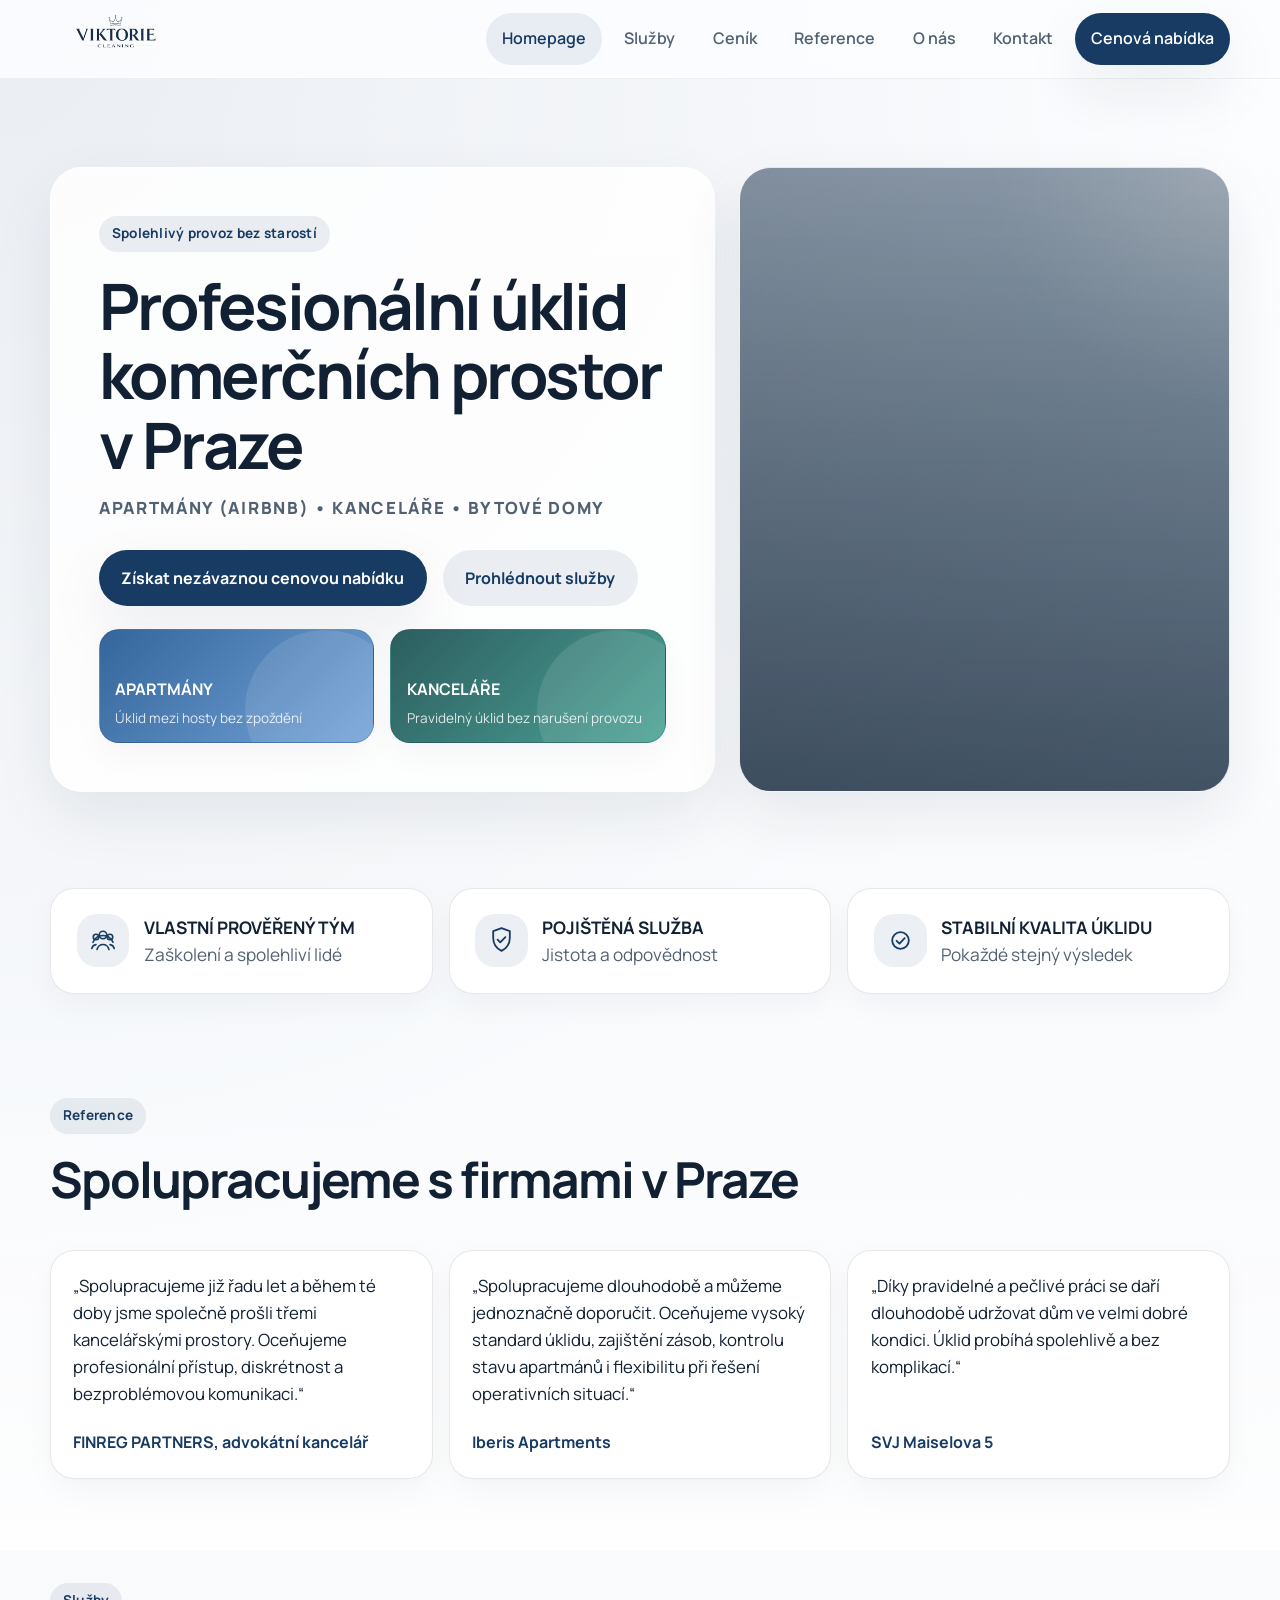
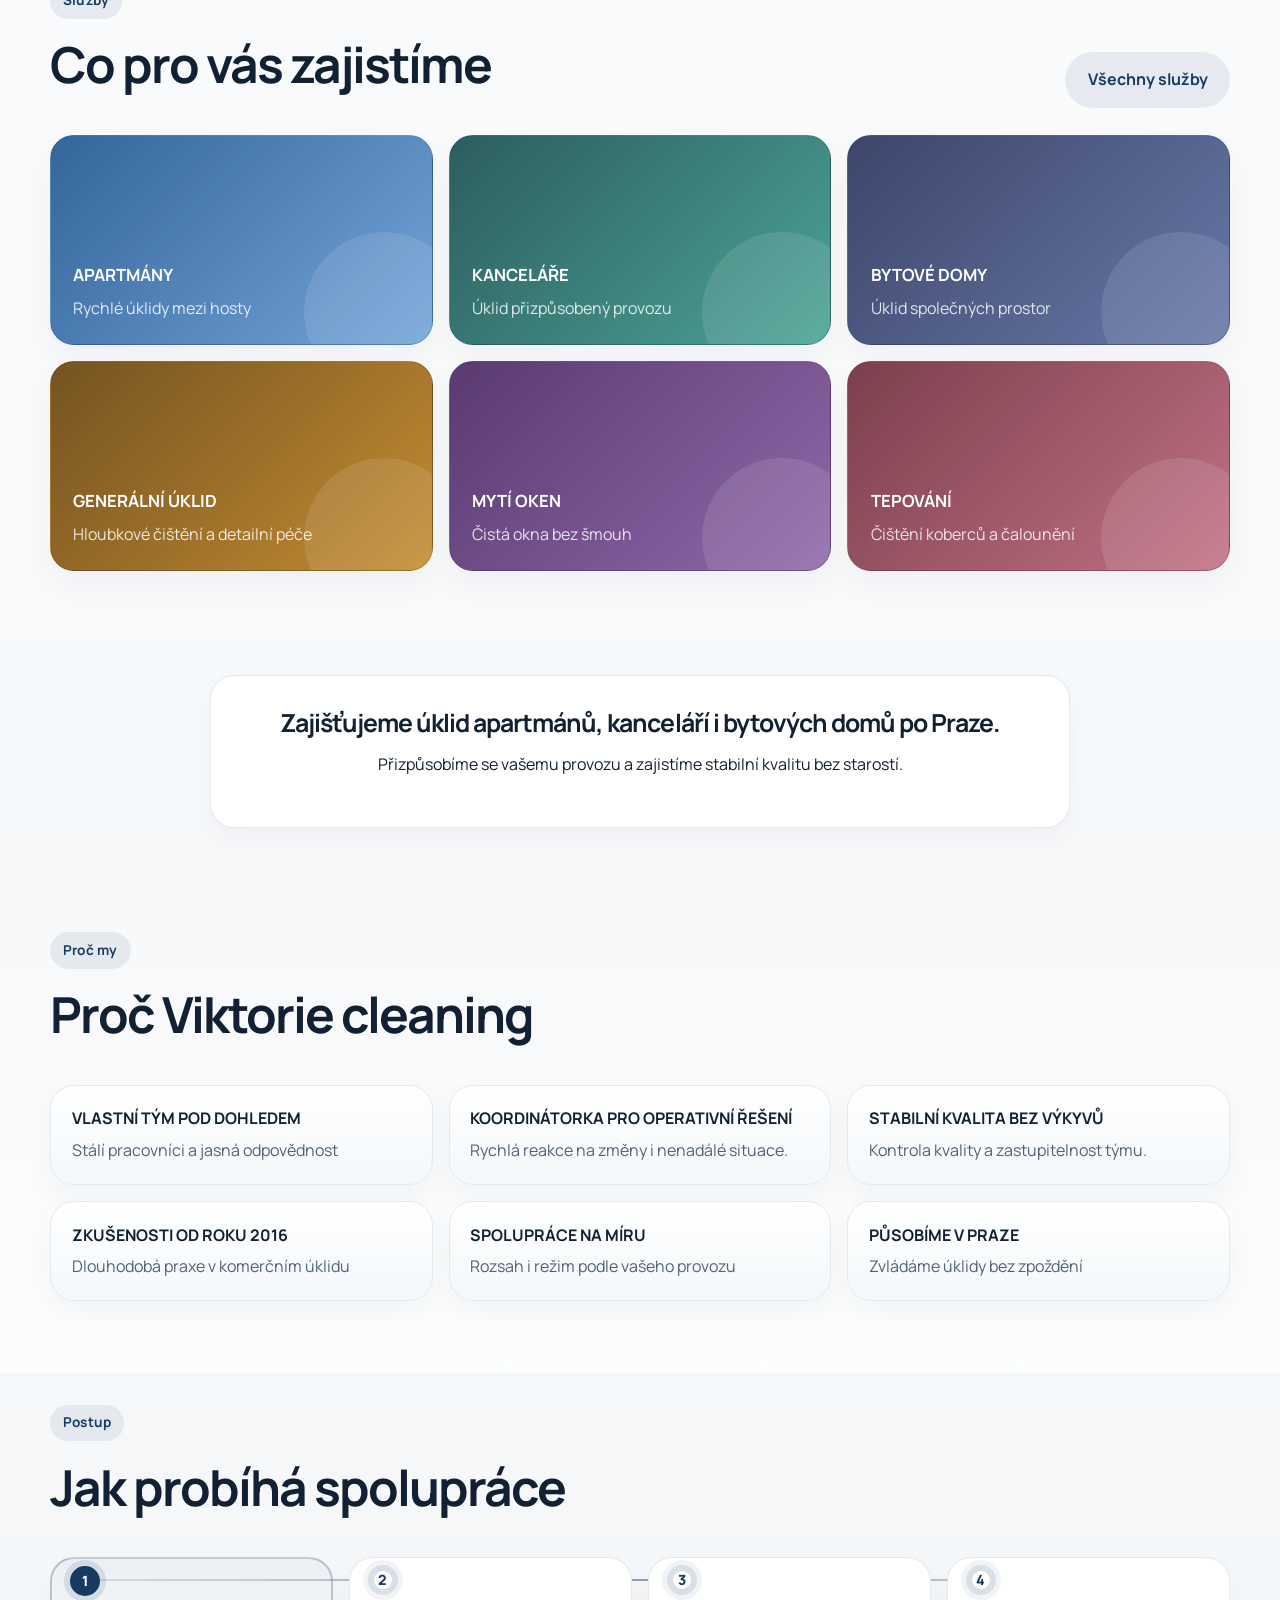
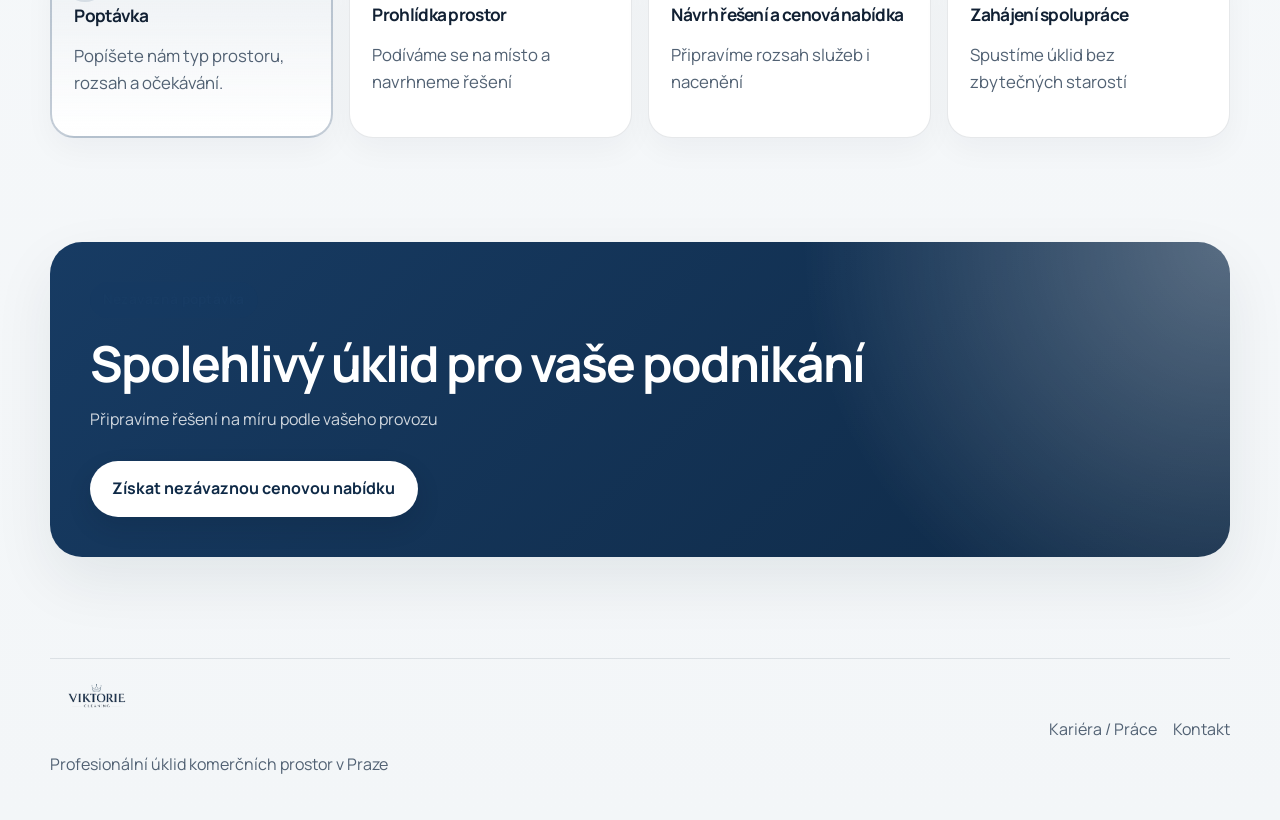
==== commit 22cf41cb: "Align CTA labels across site" ====
--- a/index.html
+++ b/index.html
@@ -22,7 +22,7 @@
         <a href="reference.html">Reference</a>
         <a href="o-nas.html">O nás</a>
         <a href="kontakt.html">Kontakt</a>
-        <a class="nav-cta" href="kontakt.html">Získat cenovou nabídku</a>
+        <a class="nav-cta" href="kontakt.html">Cenová nabídka</a>
       </nav>
     </div>
   </header>
@@ -226,7 +226,7 @@
           <h2>Spolehlivý úklid pro vaše podnikání</h2>
           <p>Připravíme řešení na míru podle vašeho provozu</p>
           <div class="cta-row">
-            <a class="button button-light" href="kontakt.html">Získat cenovou nabídku</a>
+            <a class="button button-light" href="kontakt.html">Získat nezávaznou cenovou nabídku</a>
           </div>
         </div>
       </div>
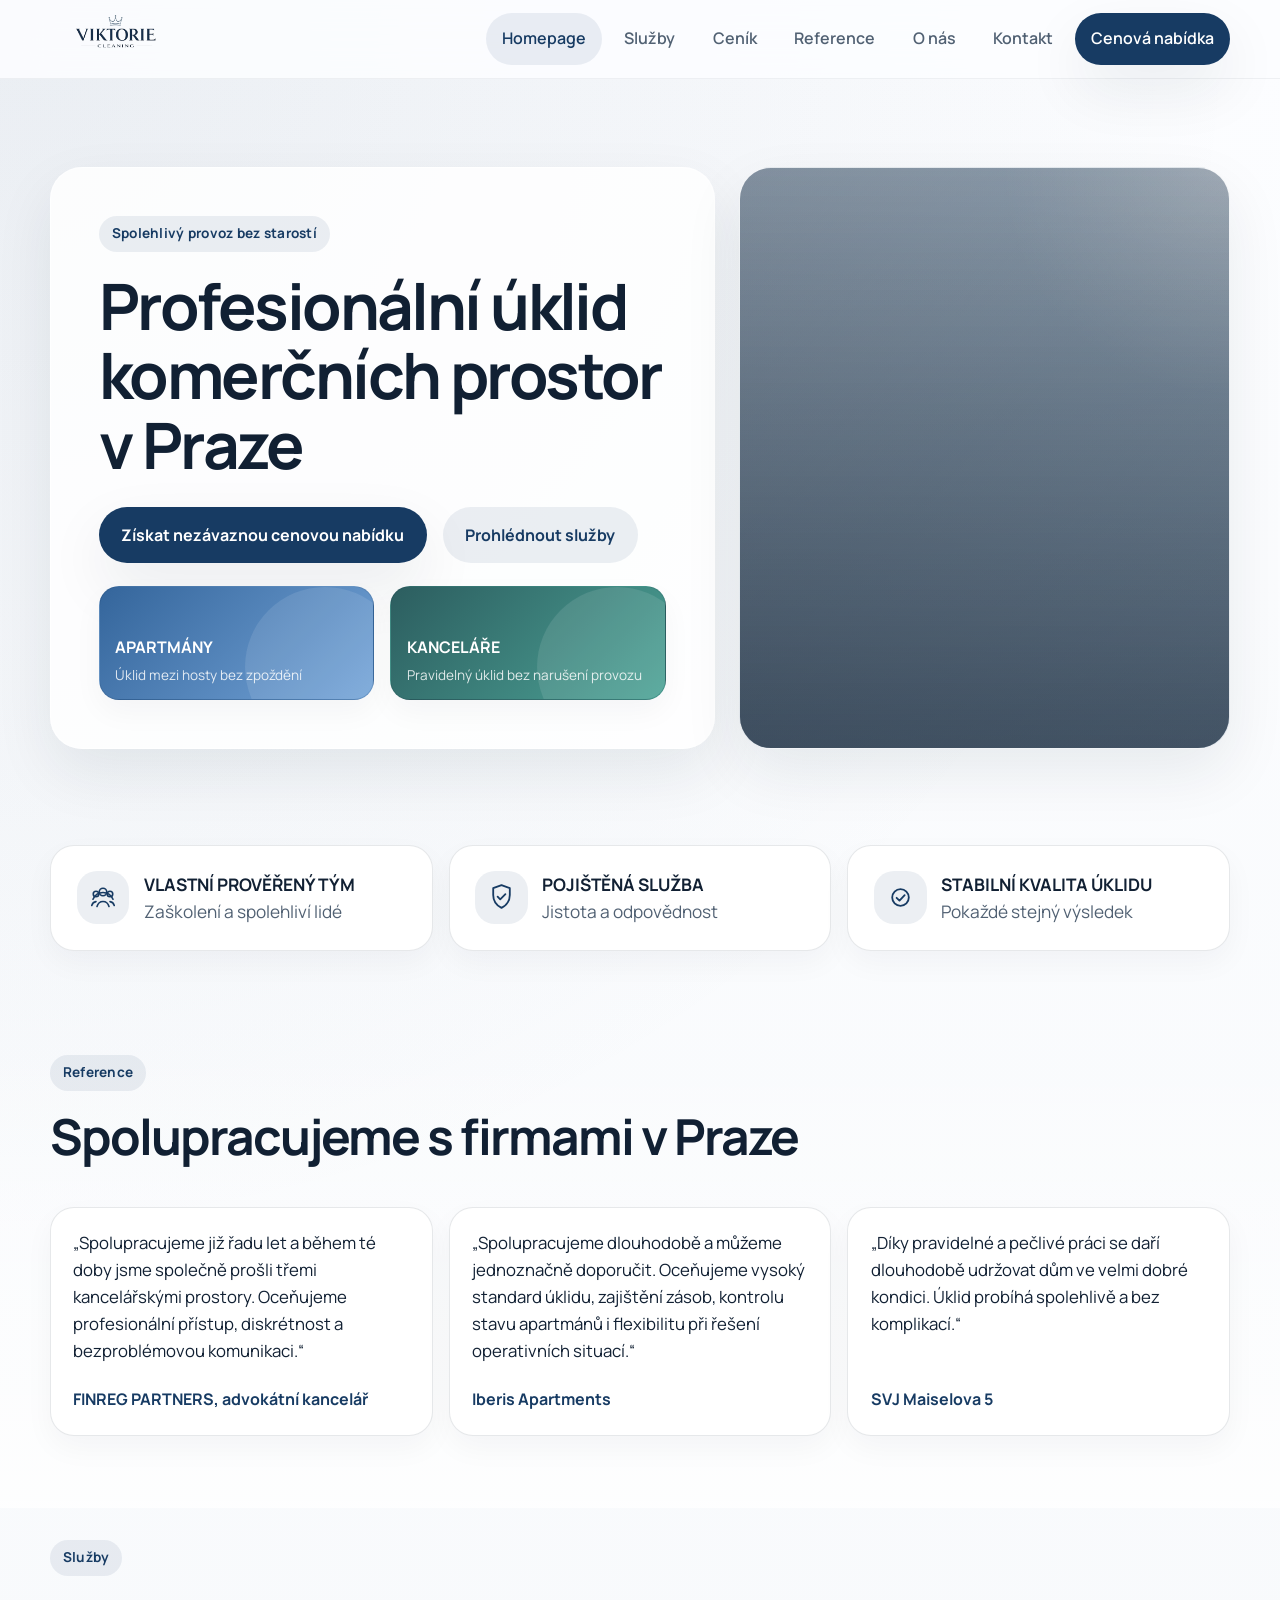
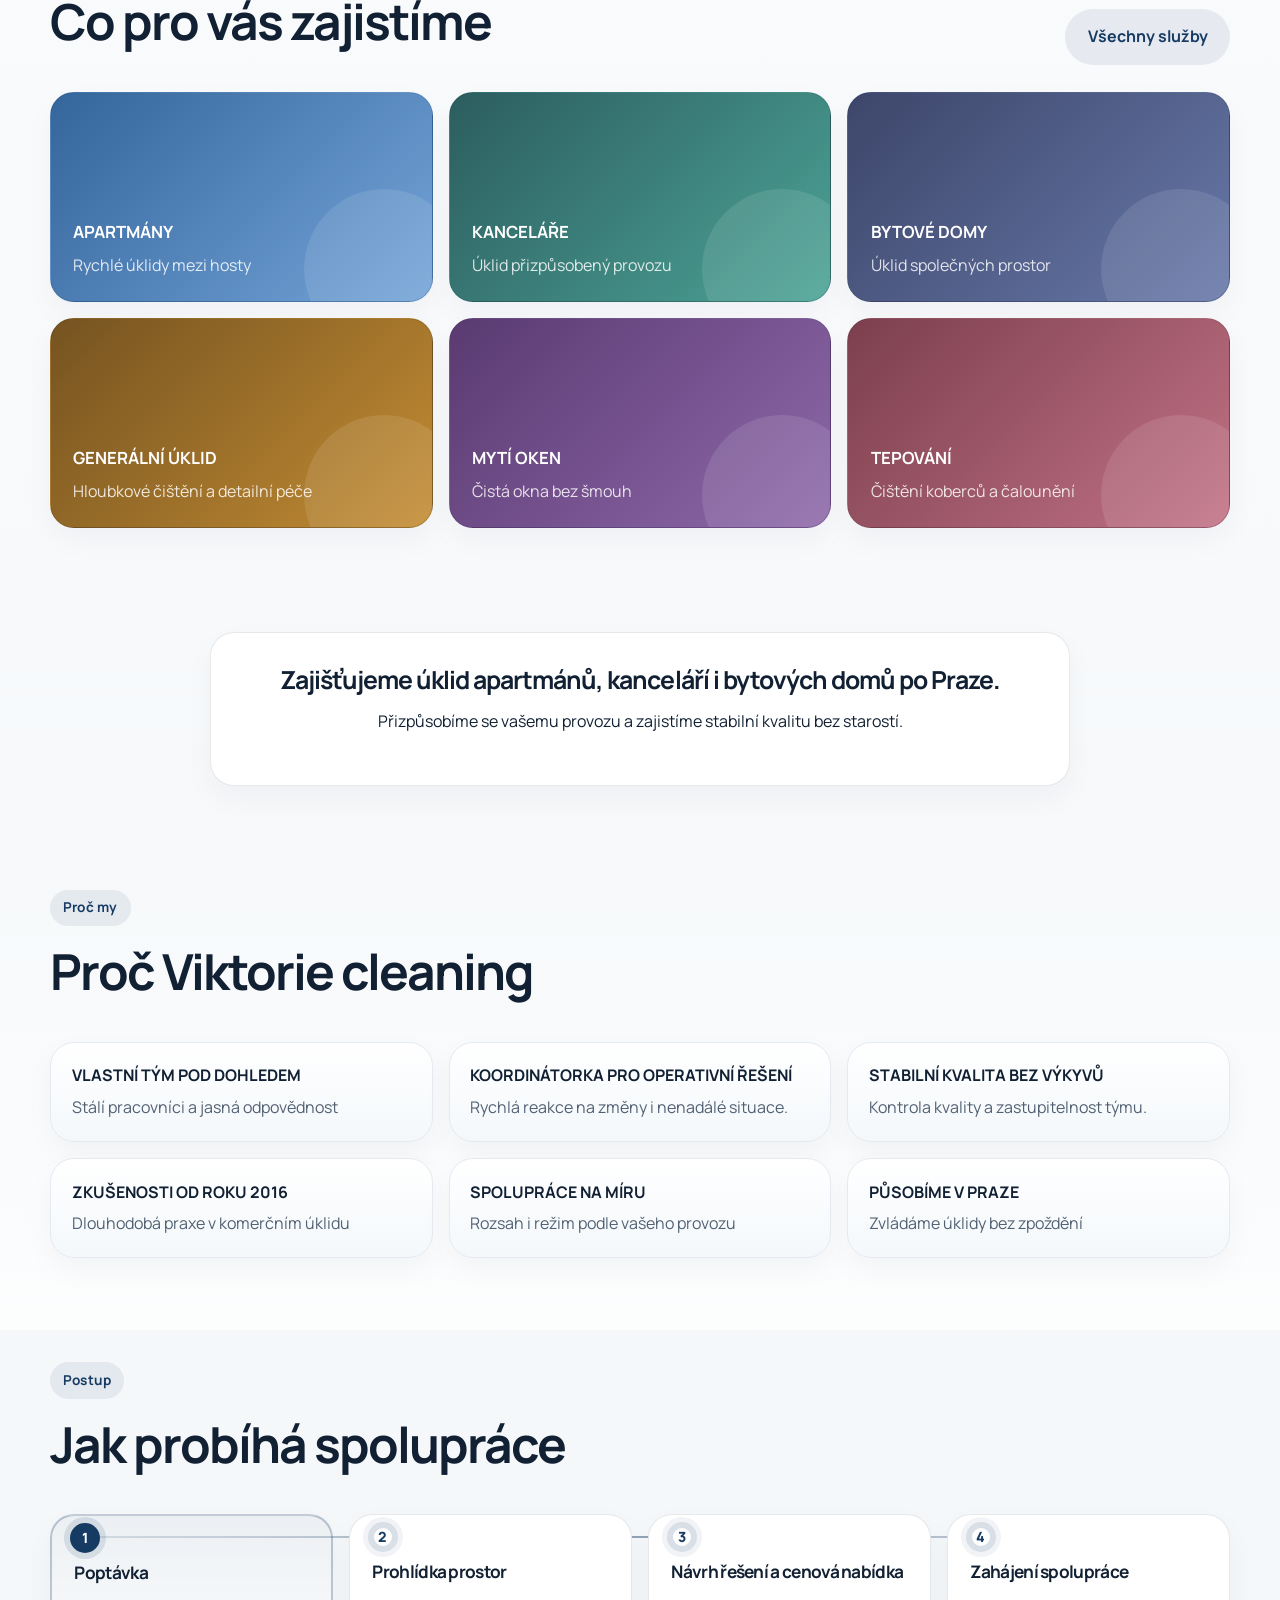
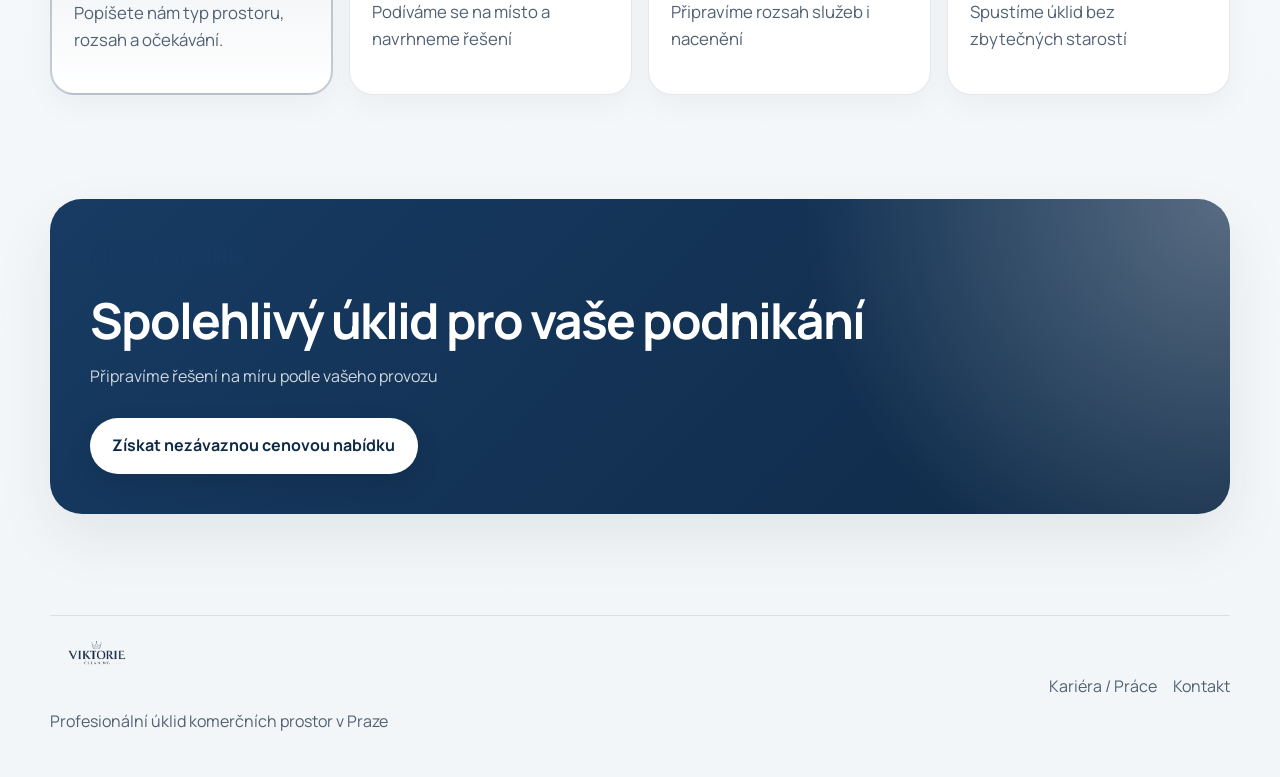
==== commit 4150d12f: "Remove homepage hero meta" ====
--- a/index.html
+++ b/index.html
@@ -33,7 +33,6 @@
         <div class="hero-copy">
           <span class="eyebrow">Spolehlivý provoz bez starostí</span>
           <h1>Profesionální úklid komerčních prostor v Praze</h1>
-          <p class="hero-meta">APARTMÁNY (Airbnb) • KANCELÁŘE • BYTOVÉ DOMY</p>
           <div class="hero-actions">
             <a class="button button-primary" href="kontakt.html">Získat nezávaznou cenovou nabídku</a>
             <a class="button button-secondary" href="sluzby.html">Prohlédnout služby</a>
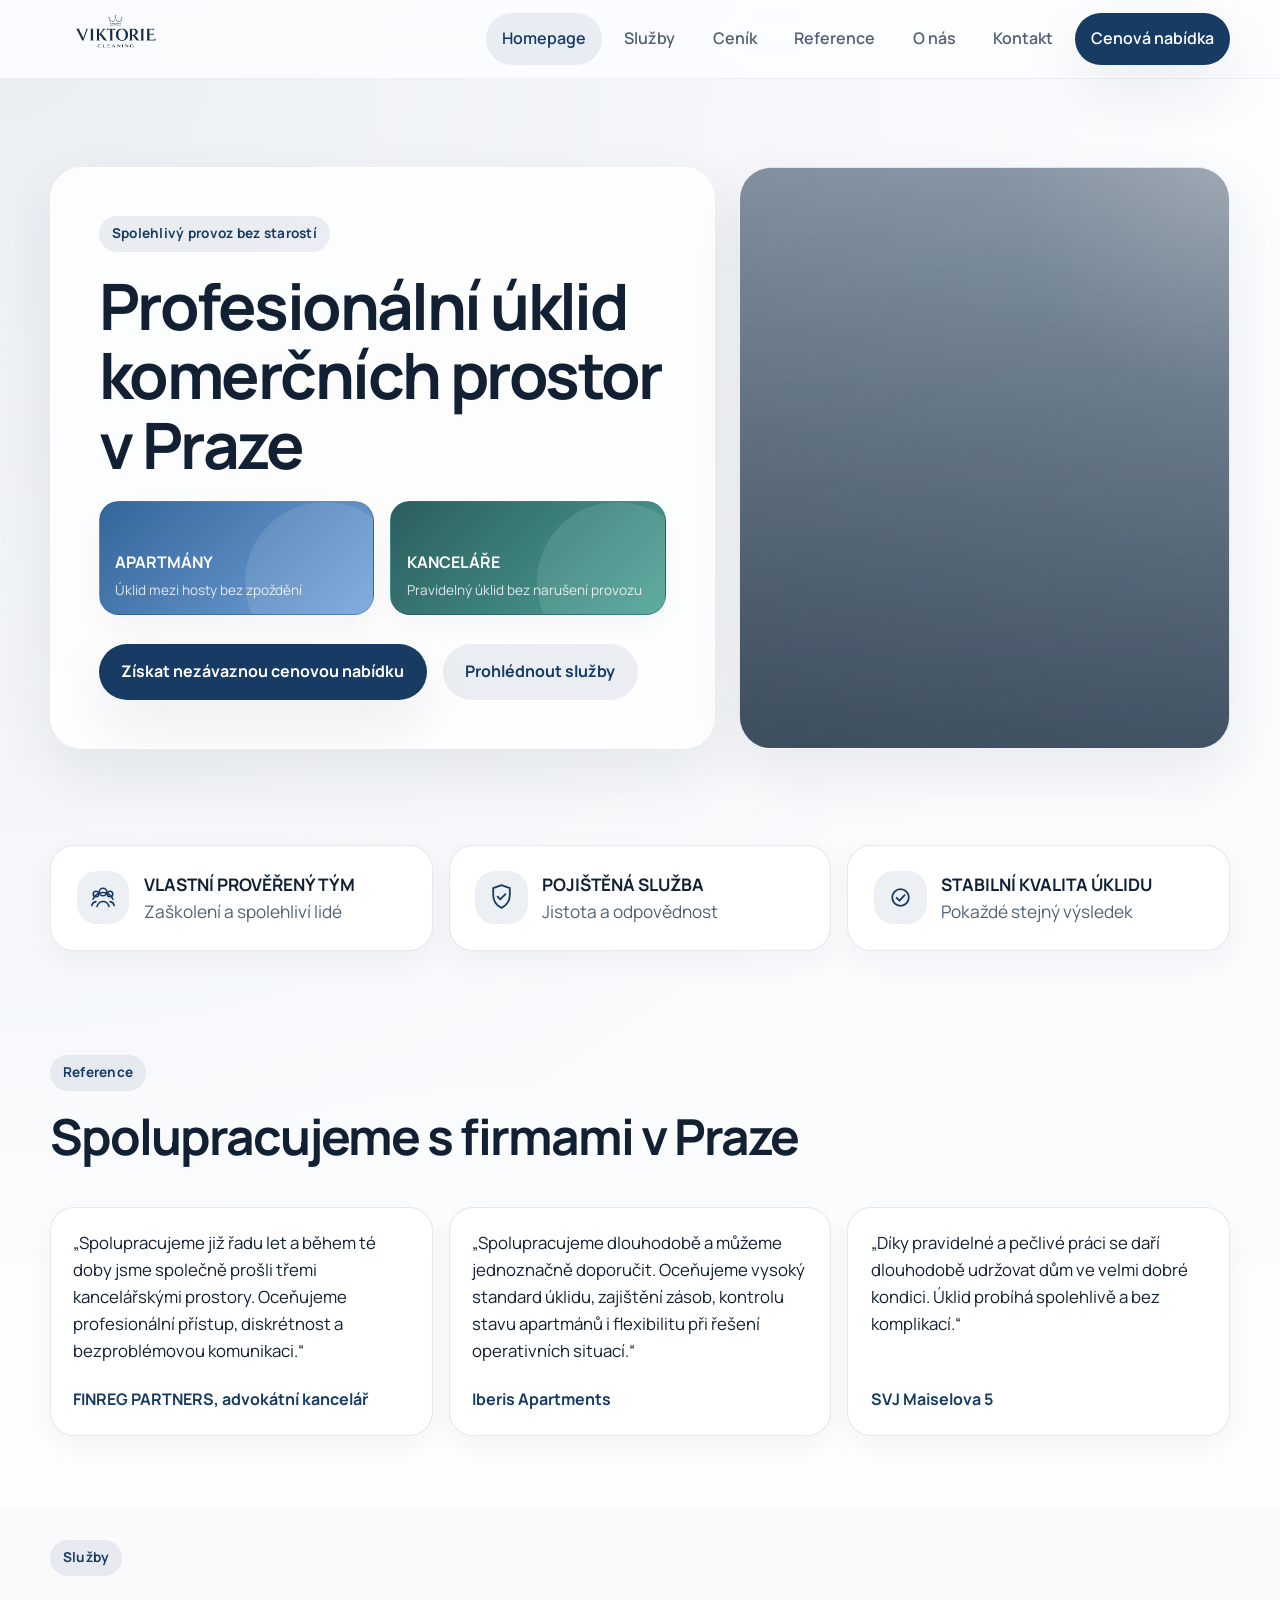
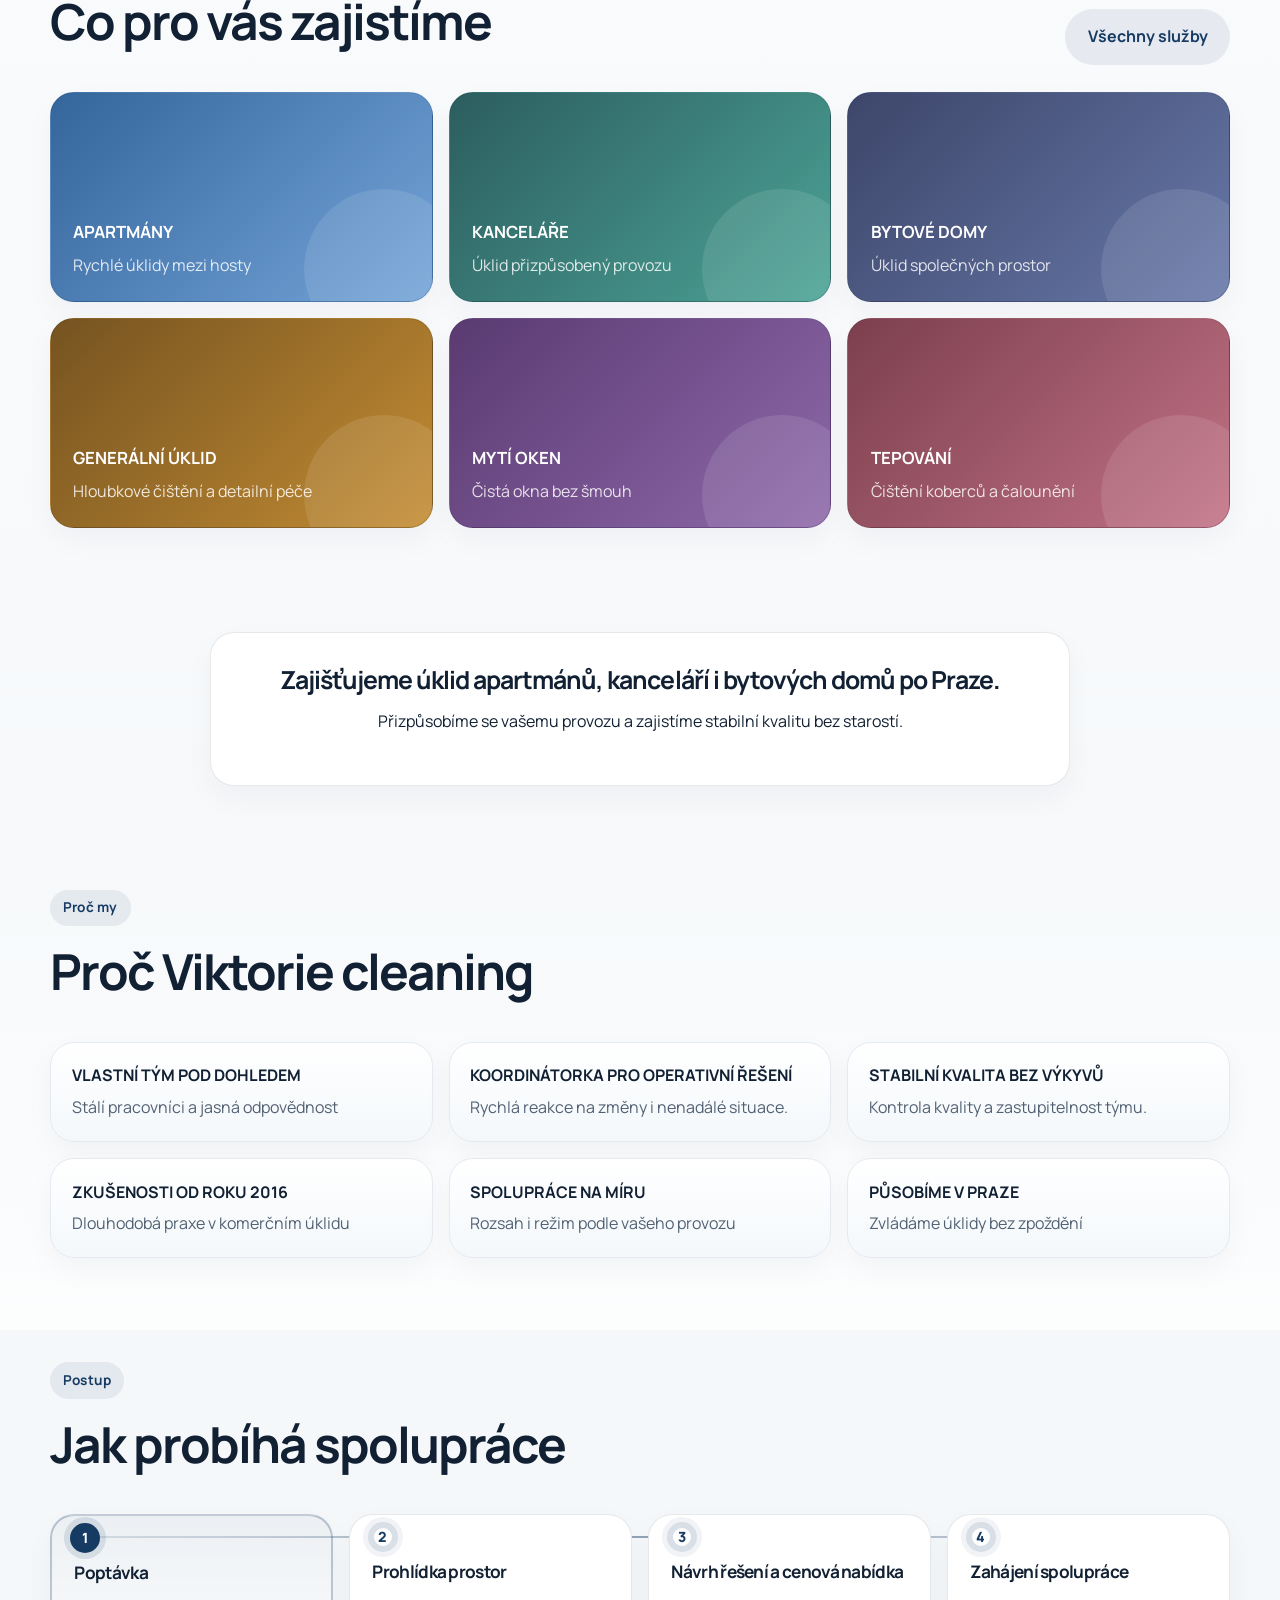
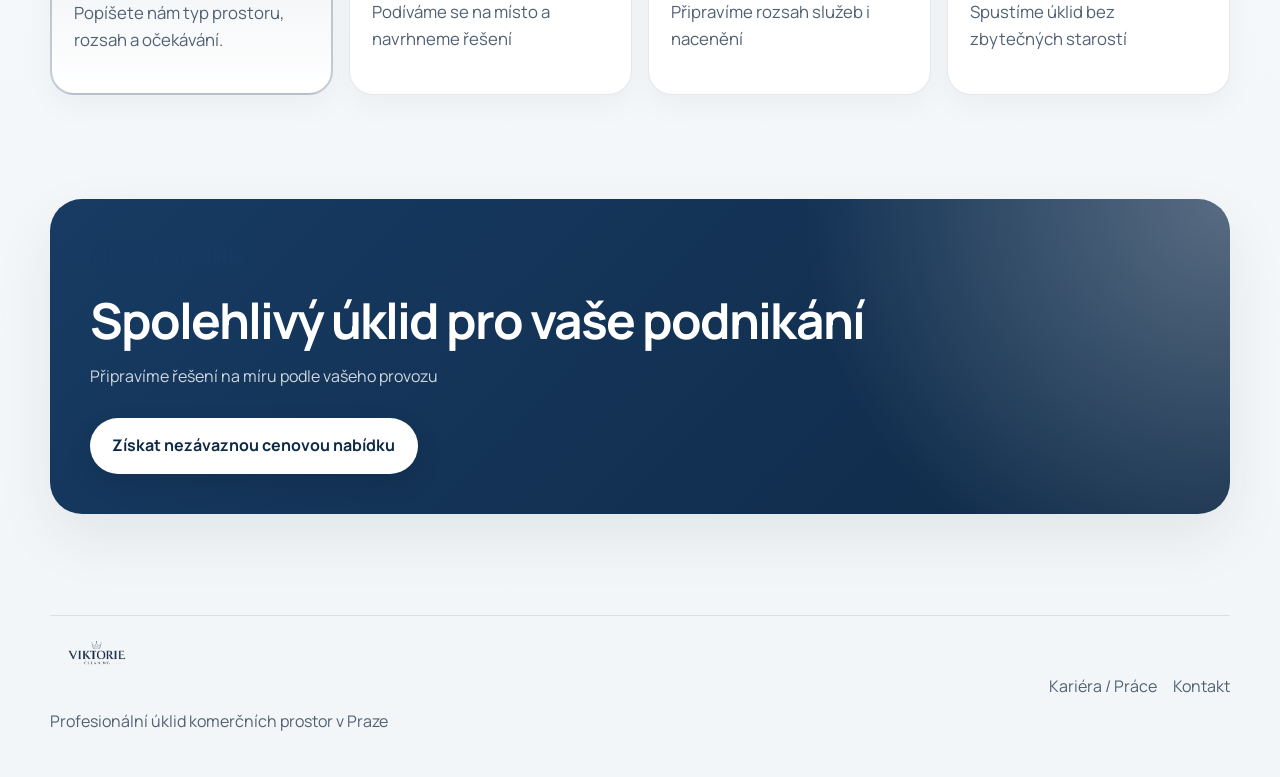
==== commit 6d376124: "Reorder homepage hero actions" ====
--- a/index.html
+++ b/index.html
@@ -33,10 +33,6 @@
         <div class="hero-copy">
           <span class="eyebrow">Spolehlivý provoz bez starostí</span>
           <h1>Profesionální úklid komerčních prostor v Praze</h1>
-          <div class="hero-actions">
-            <a class="button button-primary" href="kontakt.html">Získat nezávaznou cenovou nabídku</a>
-            <a class="button button-secondary" href="sluzby.html">Prohlédnout služby</a>
-          </div>
           <div class="hero-cards">
             <a class="card card-link service-card service-tone-1" href="uklid-apartmanu.html">
               <strong>APARTMÁNY</strong>
@@ -46,6 +42,10 @@
               <strong>KANCELÁŘE</strong>
               <span>Pravidelný úklid bez narušení provozu</span>
             </a>
+          </div>
+          <div class="hero-actions">
+            <a class="button button-primary" href="kontakt.html">Získat nezávaznou cenovou nabídku</a>
+            <a class="button button-secondary" href="sluzby.html">Prohlédnout služby</a>
           </div>
         </div>
         <div class="hero-visual hero-photo photo-home" aria-hidden="true"></div>
